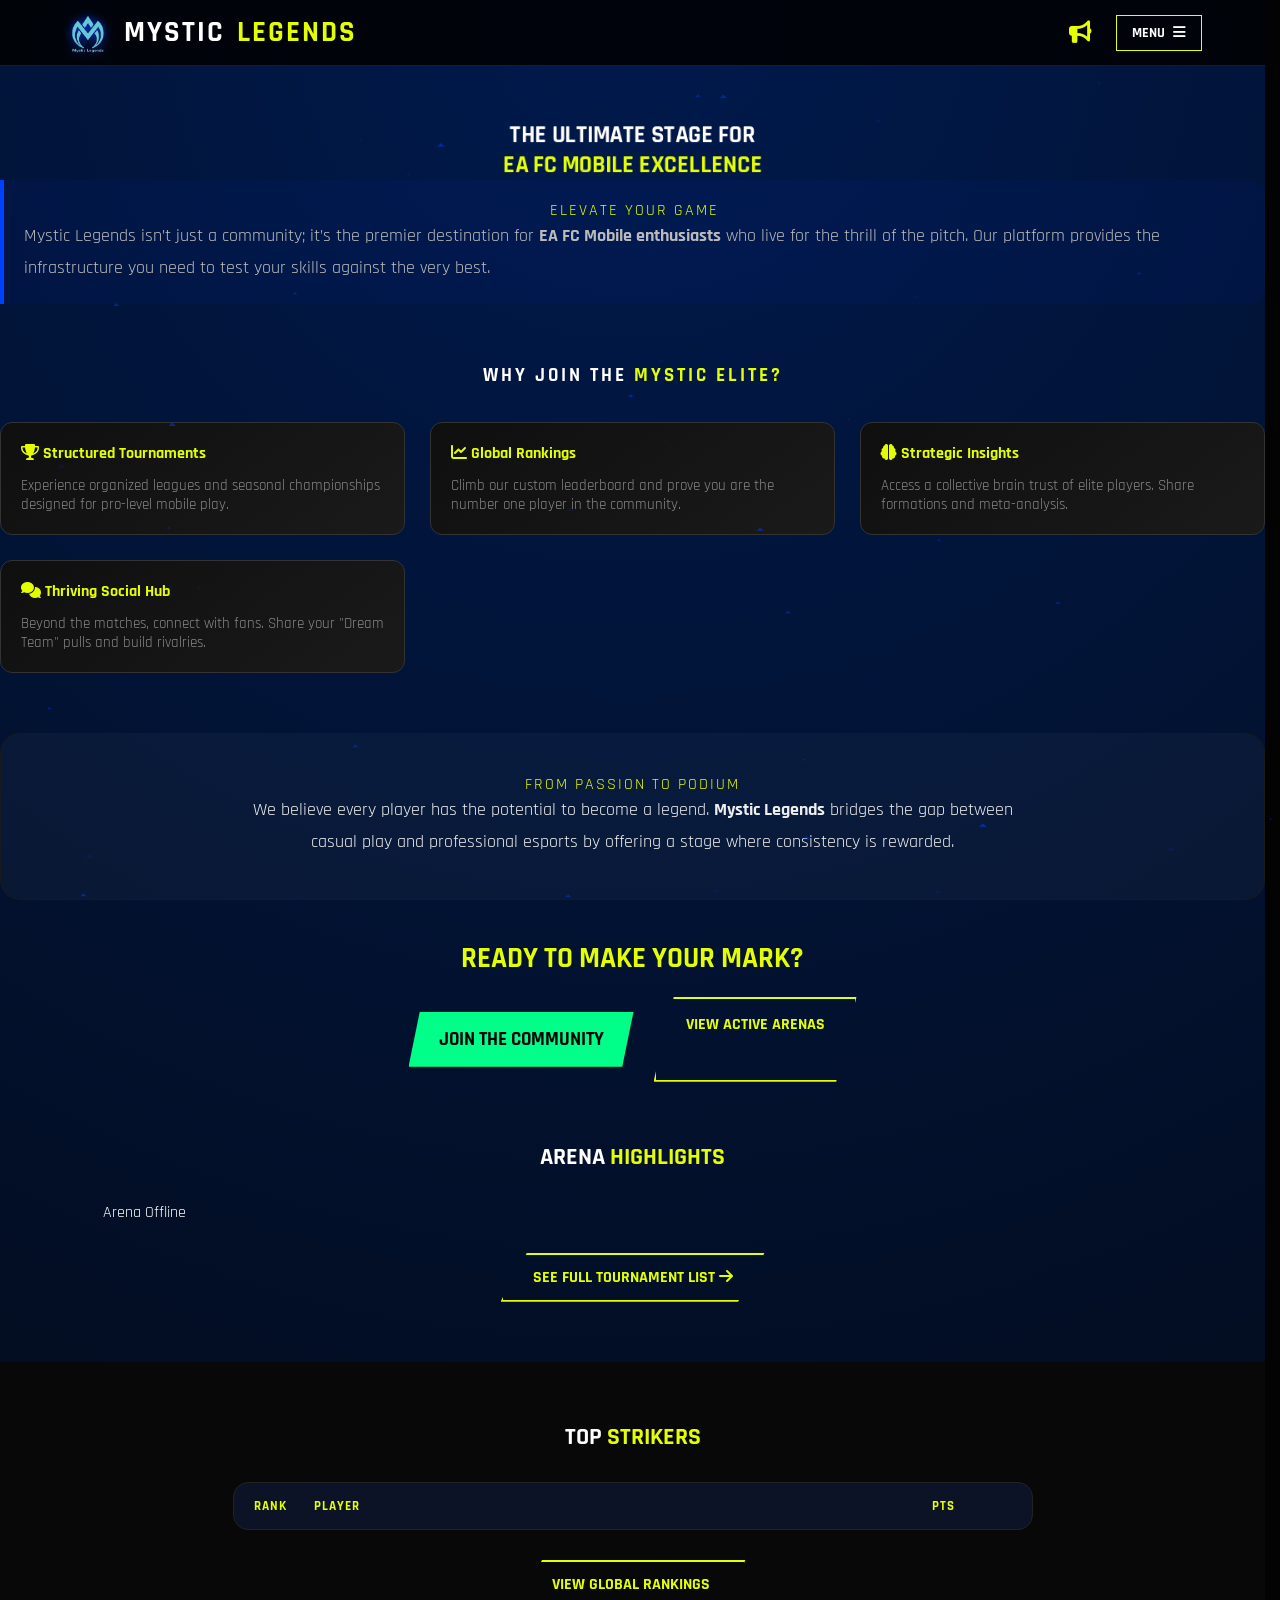
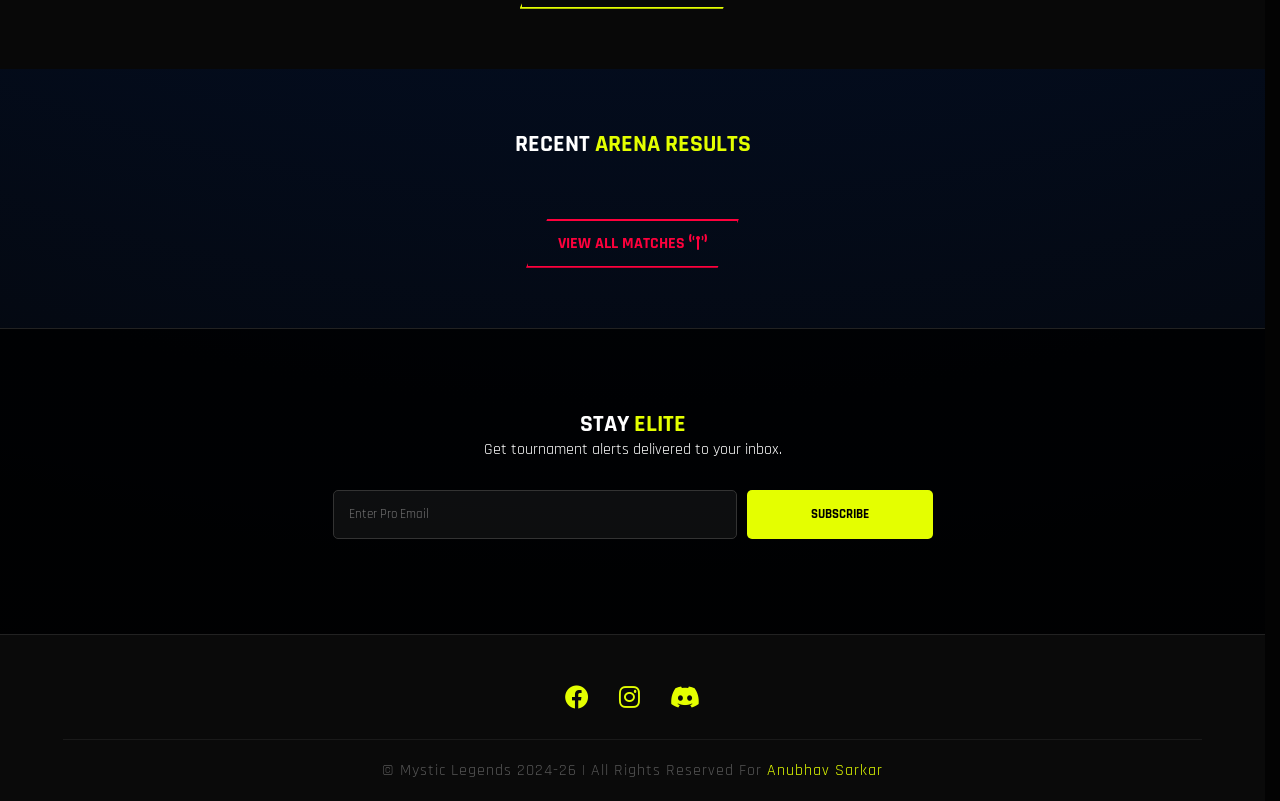
==== index.html @ 9743e3e4 "Update index.html" ====
<!DOCTYPE html>
<html lang="en">
<head>
    <meta charset="UTF-8">
    <meta name="viewport" content="width=device-width, initial-scale=1.0">
    <title>Mystic Legends | EA FC Mobile Community</title>
    <link rel="icon" type="image/png" href="logo1.png">
    <link rel="stylesheet" href="style.css">
    <link href="https://fonts.googleapis.com/css2?family=Rajdhani:wght@500;700&display=swap" rel="stylesheet">
    <link rel="stylesheet" href="https://cdnjs.cloudflare.com/ajax/libs/font-awesome/6.0.0/css/all.min.css">
    <!-- AOS Animation Library -->
    <link href="https://unpkg.com/aos@2.3.1/dist/aos.css" rel="stylesheet">
</head>
<body>
    <canvas id="esportsDust" style="position:fixed; top:0; left:0; pointer-events:none; z-index:1;"></canvas>
<style>
    /* Add this to your body, .tour-card, and #esportsDust */
body, #esportsDust, .home-tour-card, .tour-card {
    backface-visibility: hidden;
    -webkit-backface-visibility: hidden;
    transform: translateZ(0); /* Forces GPU rendering */
    will-change: transform;
}
    </style>
    <!-- Header -->
    <header>
        <div class="logo"><img src="logo1.png" alt="Logo" class="nav-logo"> MYSTIC <span>LEGENDS</span></div>
        <div style="display: flex; align-items: center; gap: 15px;">
            <div class="ann-icon-container" onclick="showAnn()">
                <div id="annBadge" class="ann-badge"></div>
                <div class="ann-icon"><i class="fa-solid fa-bullhorn"></i></div>
            </div>
            <div class="dropdown">
                <button class="dropbtn">MENU <i class="fa-solid fa-bars"></i></button>
                <div class="dropdown-content">
                    <a href="tournaments.html">Tournament Info</a>
                    <a href="rankings.html">Player Rankings</a>
                    <a href="about.html">About Us</a>
                    <a href="rules.html">Rules & Regulations</a>
                    <a href="contact.html">Contact Us</a>
                    <a href="login.html">Admin Login</a>
                </div>
            </div>
        </div>
    </header>

    <!-- Announcement Modal -->
    <div id="annOverlay" class="ann-overlay">
        <div class="ann-modal">
            <div style="background:var(--accent-blue); padding:15px; color:white; font-weight:bold; display:flex; justify-content:space-between; align-items:center;">
                <span><i class="fa-solid fa-bullhorn"></i> BROADCAST CENTER</span>
                <i class="fa-solid fa-xmark" onclick="closeAnn()" style="cursor:pointer; font-size:1.5rem;"></i>
            </div>
            <div id="annList" class="ann-list"></div>
            <div style="padding:15px; border-top:1px solid #222;">
                <button onclick="closeAnn()" style="width:100%; background:var(--accent-blue); color:white; border:none; padding:12px; border-radius:8px; font-weight:bold; cursor:pointer;">CLOSE BROADCAST</button>
            </div>
        </div>
    </div>

    <!-- MISSION & ABOUT SECTION -->
    <section class="nexus-section" style="padding-top: 120px;">
        <div class="text-block" style="text-align: center;" data-aos="zoom-out">
            <h2 class="mission-title" style="color: white; text-transform: uppercase;">
                The Ultimate Stage for <br>
                <span style="color:var(--accent-yellow)">EA FC Mobile Excellence</span>
            </h2>
        </div>

        <div class="text-block" style="border-left: 4px solid var(--accent-blue); padding: 20px; background: rgba(0,65,255,0.05); border-radius: 0 15px 15px 0;" data-aos="fade-right">
            <span class="sub-title" style="color:var(--accent-yellow); text-transform: uppercase; letter-spacing: 2px;"> <center>Elevate Your Game </center></span>
            <p style="color:#bbb; font-size: 1.1rem; margin: 0; line-height: 1.8;">
                Mystic Legends isn’t just a community; it’s the premier destination for <strong>EA FC Mobile enthusiasts</strong> who live for the thrill of the pitch. Our platform provides the infrastructure you need to test your skills against the very best.
            </p>
        </div>

        <!-- WHY JOIN GRID -->
        <div class="text-block" style="margin-top: 60px;">
            <h3 style="color:white; text-transform: uppercase; text-align: center; margin-bottom: 35px; letter-spacing: 3px;" data-aos="fade-up">
                Why Join the <span style="color:var(--accent-yellow)">Mystic Elite?</span>
            </h3>
            <div class="home-tour-grid">
                <div class="home-tour-card" data-aos="fade-up" data-aos-delay="100">
                    <h4 style="color:var(--accent-yellow); margin-bottom: 12px;"><i class="fa-solid fa-trophy"></i> Structured Tournaments</h4>
                    <p style="color:#888; font-size: 0.95rem;">Experience organized leagues and seasonal championships designed for pro-level mobile play.</p>
                </div>
                <div class="home-tour-card" data-aos="fade-up" data-aos-delay="200">
                    <h4 style="color:var(--accent-yellow); margin-bottom: 12px;"><i class="fa-solid fa-chart-line"></i> Global Rankings</h4>
                    <p style="color:#888; font-size: 0.95rem;">Climb our custom leaderboard and prove you are the number one player in the community.</p>
                </div>
                <div class="home-tour-card" data-aos="fade-up" data-aos-delay="300">
                    <h4 style="color:var(--accent-yellow); margin-bottom: 12px;"><i class="fa-solid fa-brain"></i> Strategic Insights</h4>
                    <p style="color:#888; font-size: 0.95rem;">Access a collective brain trust of elite players. Share formations and meta-analysis.</p>
                </div>
                <div class="home-tour-card" data-aos="fade-up" data-aos-delay="400">
                    <h4 style="color:var(--accent-yellow); margin-bottom: 12px;"><i class="fa-solid fa-comments"></i> Thriving Social Hub</h4>
                    <p style="color:#888; font-size: 0.95rem;">Beyond the matches, connect with fans. Share your "Dream Team" pulls and build rivalries.</p>
                </div>
            </div>
        </div>

        <div class="text-block" style="text-align: center; background: rgba(255,255,255,0.03); padding: 40px 25px; border-radius: 20px; border: 1px solid #1a1a1a; margin-top: 60px;" data-aos="zoom-in">
            <span class="sub-title" style="color:var(--accent-yellow); text-transform: uppercase; letter-spacing: 2px;">From Passion to Podium</span>
            <p style="color:#eee; font-size: 1.1rem; max-width: 800px; margin: 0 auto; line-height: 1.8;">
                We believe every player has the potential to become a legend. <strong>Mystic Legends</strong> bridges the gap between casual play and professional esports by offering a stage where consistency is rewarded.
            </p>
        </div>

        <div class="text-block" style="text-align: center; padding-top: 40px;" data-aos="fade-up">
            <h3 style="color:var(--accent-yellow); text-transform: uppercase; margin-bottom: 20px; font-size: 1.8rem;">Ready to Make Your Mark?</h3>
            <div style="display: flex; gap: 20px; justify-content: center; flex-wrap: wrap;">
                <a href="https://chat.whatsapp.com/Kyohm7TwBOXG6XslwEWdYl" target="_blank" class="join-action-btn" style="width: auto; padding: 15px 30px;">JOIN THE COMMUNITY</a>
                <a href="tournaments.html" class="view-all-btn" style="padding: 15px 30px;">VIEW ACTIVE ARENAS</a>
            </div>
        </div>
    </section>

    <!-- ARENA HIGHLIGHTS -->
    <section class="recent-events">
        <h2 style="text-align:center;" data-aos="fade-up">ARENA <span style="color:var(--accent-yellow)">HIGHLIGHTS</span></h2>
        <div id="recent-tours-container" class="home-tour-grid"></div>
        <div style="text-align: center; margin-top: 30px;" data-aos="fade-up">
            <a href="tournaments.html" class="view-all-btn">SEE FULL TOURNAMENT LIST <i class="fa-solid fa-arrow-right"></i></a>
        </div>
    </section>

    <!-- TOP RANKINGS -->
    <section class="home-rankings" style="background: #080808; padding: 60px 0;">
        <h2 style="text-align:center;" data-aos="fade-up">TOP <span style="color:var(--accent-yellow)">STRIKERS</span></h2>
        <div class="mini-leaderboard" data-aos="flip-left" style="max-width: 800px; margin: 30px auto;">
            <div class="rank-header"><span>RANK</span><span>PLAYER</span><span>PTS</span></div>
            <div id="home-rankings-container"></div>
        </div>
        <div style="text-align: center; margin-top: 30px;" data-aos="fade-up">
            <a href="rankings.html" class="view-all-btn">VIEW GLOBAL RANKINGS <i class="fa-solid fa-ranking-star"></i></a>
        </div>
    </section>

    <!-- ARENA RESULTS -->
    <section class="recent-events">
        <h2 style="text-align:center;" data-aos="fade-up">RECENT <span style="color:var(--accent-yellow)">ARENA RESULTS</span></h2>
        <div id="home-recent-results" class="home-tour-grid"></div>
        <div style="text-align: center; margin-top: 30px;" data-aos="fade-up">
            <a href="livescores.html" class="view-all-btn" style="border-color:#ff003c; color:#ff003c;">VIEW ALL MATCHES <i class="fa-solid fa-tower-broadcast"></i></a>
        </div>
    </section>

    <!-- NEWSLETTER -->
    <section class="newsletter-sec" data-aos="fade-in">
        <div class="news-content">
            <h2>STAY <span style="color:var(--accent-yellow)">ELITE</span></h2>
            <p>Get tournament alerts delivered to your inbox.</p>
            <form id="newsForm" class="news-form">
                <input type="email" id="subEmail" placeholder="Enter Pro Email" required>
                <button type="submit" id="subBtn">SUBSCRIBE</button>
            </form>
            <div id="newsMsg" style="margin-top:15px; font-weight:bold;"></div>
        </div>
    </section>

    <footer>
        <div class="social-icons">
            <a href="#"><i class="fa-brands fa-facebook"></i></a>
            <a href="#"><i class="fa-brands fa-instagram"></i></a>
            <a href="#"><i class="fa-brands fa-discord"></i></a>
        </div>
        <div class="copyright">&copy; Mystic Legends 2024-26 | All Rights Reserved For <span class="owner">Anubhav Sarkar</span></div>
    </footer>

    <script src="https://unpkg.com/aos@2.3.1/dist/aos.js"></script>
    <script>
        AOS.init({ duration: 1000, once: true });
        const API_BASE = 'https://ml-server-uw6r.onrender.com/api';
        
        async function loadHomeTournaments() {
            const container = document.getElementById('recent-tours-container');
            try {
                const res = await fetch(`${API_BASE}/manage-tournament`);
                const allTours = await res.json();
                const recentTours = allTours.filter(t => t.status !== 'Ended').slice(0, 2);
                container.innerHTML = recentTours.map(t => `
                    <div class="home-tour-card" data-aos="fade-up">
                        <div class="home-status-badge ${t.status === 'Live' ? 'bg-live' : 'bg-upcoming'}">${t.status}</div>
                        <h3>${t.title}</h3>
                        <p style="color:var(--accent-yellow); font-weight:bold;"><i class="fa-solid fa-trophy"></i> ${t.prize || 'Trophy'}</p>
                        <a href="view-tournament.html?id=${t._id}" class="view-all-btn" style="margin-top:15px; font-size:0.7rem; padding:8px 20px;">VIEW DETAILS</a>
                    </div>
                `).join('');
            } catch (err) { container.innerHTML = 'Arena Offline'; }
        }

        async function loadHomeRankings() {
            const container = document.getElementById('home-rankings-container');
            try {
                const res = await fetch(`${API_BASE}/rankings`);
                const players = await res.json();
                container.innerHTML = players.slice(0, 5).map((player, index) => `
                    <div class="home-player-row">
                        <div class="rank-pill">${index + 1}</div>
                        <div class="p-name">${player.name}</div>
                        <div class="p-pts">${player.points} <span style="font-size:0.6rem; color:#555;">PTS</span></div>
                    </div>
                `).join('');
            } catch (err) { }
        }

        async function loadTop5Results() {
            const container = document.getElementById('home-recent-results');
            try {
                const res = await fetch(`${API_BASE}/arena-results`);
                const matches = await res.json();
                const finishedMatches = matches.filter(m => m.s1 !== "-" && m.s2 !== "-").slice(0, 4);
                container.innerHTML = finishedMatches.map(m => `
                    <div class="home-tour-card" style="padding:15px; text-align:center;">
                        <div style="font-size:0.6rem; color:#888; margin-bottom:10px;">${m.tournamentTitle}</div>
                        <div style="display:flex; justify-content:space-between; align-items:center;">
                            <span style="font-weight:bold; color:white;">${m.p1}</span>
                            <span style="background:var(--accent-yellow); color:black; padding:4px 10px; border-radius:4px; font-weight:900;">${m.s1}:${m.s2}</span>
                            <span style="font-weight:bold; color:white;">${m.p2}</span>
                        </div>
                    </div>
                `).join('');
            } catch (err) { }
        }

        let allMessages = [];
        async function checkAnnouncements() {
            try {
                const res = await fetch(`${API_BASE}/announcement`);
                allMessages = await res.json();
                if (allMessages.length > 0) {
                    if (allMessages[0]._id !== localStorage.getItem('mystic_last_seen_ann')) {
                        document.getElementById('annBadge').style.display = 'block';
                    }
                }
            } catch(e) { }
        }

        function showAnn() {
            const overlay = document.getElementById('annOverlay');
            const list = document.getElementById('annList');
            overlay.style.display = 'flex';
            document.body.classList.add('ann-open');
            if (allMessages.length > 0) {
                localStorage.setItem('mystic_last_seen_ann', allMessages[0]._id);
                document.getElementById('annBadge').style.display = 'none';
            }
            list.innerHTML = allMessages.length === 0 ? "<p style='color:#555;'>No news yet.</p>" : 
                allMessages.map(m => `<div class="ann-item">
                    <div class="ann-date">${new Date(m.date).toLocaleDateString()}</div>
                    <div style="white-space: pre-wrap; color:#fff;">${m.message}</div>
                </div>`).join('');
        }

        function closeAnn() { document.getElementById('annOverlay').style.display = 'none'; document.body.classList.remove('ann-open'); }

        document.getElementById('newsForm').addEventListener('submit', async (e) => {
            e.preventDefault();
            const email = document.getElementById('subEmail').value;
            try {
                const res = await fetch(`${API_BASE}/subscribe`, {
                    method: 'POST',
                    headers: {'Content-Type': 'application/json'},
                    body: JSON.stringify({ email })
                });
                if(res.ok) document.getElementById('newsMsg').innerText = "✓ Welcome!";
            } catch(err) { }
        });

        window.addEventListener('DOMContentLoaded', () => {
            loadHomeTournaments();
            loadHomeRankings();
            loadTop5Results();
            checkAnnouncements();
        });


const canvas = document.getElementById('esportsDust');
const ctx = canvas.getContext('2d');
canvas.width = window.innerWidth;
canvas.height = window.innerHeight;

let particles = [];
class Particle {
    constructor() {
        this.x = Math.random() * canvas.width;
        this.y = Math.random() * canvas.height;
        this.size = Math.random() * 3 + 1;
        this.speedX = Math.random() * 0.5 - 0.25;
        this.speedY = Math.random() * 0.5 - 0.25;
        this.opacity = Math.random() * 0.5;
    }
    update() {
        this.x += this.speedX;
        this.y += this.speedY;
        if (this.opacity < 0) this.opacity = 0.5;
    }
    draw() {
        ctx.fillStyle = `rgba(0, 65, 255, ${this.opacity})`;
        ctx.beginPath();
        // Draw small triangles
        ctx.moveTo(this.x, this.y);
        ctx.lineTo(this.x + this.size, this.y + this.size);
        ctx.lineTo(this.x - this.size, this.y + this.size);
        ctx.fill();
    }
}

function init() {
    for (let i = 0; i < 50; i++) particles.push(new Particle());
}

function animate() {
    ctx.clearRect(0, 0, canvas.width, canvas.height);
    particles.forEach(p => {
        p.update();
        p.draw();
    });
    requestAnimationFrame(animate);
}
init();
animate();
    </script>
</body>
</html>
---- style.css ----
/* Color Palette */
:root {
    --bg-color: #050505;
    --pitch-navy: #001a4d;
    --accent-yellow: #E4FF00;
    --accent-blue: #0041FF;
    --neon-green: #00ff88;
    --live-red: #ff003c;
    --text-white: #ffffff;
    --gray-text: #aaaaaa;
    --glass: rgba(255, 255, 255, 0.03);
    --glass-border: rgba(255, 255, 255, 0.1);
}

* {
    margin: 0;
    padding: 0;
    box-sizing: border-box;
    font-family: 'Rajdhani', sans-serif;
}
:root {
    --nexus-cyan: #00d2ff;
}

/* Ensure the view-all-btn hover works for the store version */
.view-all-btn:hover {
    box-shadow: 0 0 15px var(--nexus-cyan);
}
html {
    background-color: #030303 !important; /* Forces the VERY bottom layer to be black */
    scrollbar-gutter: stable;
}

body {
    background: radial-gradient(circle at top, var(--pitch-navy) 0%, var(--bg-color) 100%);
    background-attachment: fixed;
    color: var(--text-white);
    overflow-x: hidden;
}

/* Header & Dropdown */
header {
    display: flex;
    justify-content: space-between;
    align-items: center;
    padding: 10px 5%; /* Slightly tighter for faster feel */
    position: fixed;
    top: 0;
    width: 100%;
    background: rgba(0, 0, 0, 0.85);
    backdrop-filter: blur(15px);
    -webkit-backdrop-filter: blur(15px);
    z-index: 1001;
    border-bottom: 1px solid var(--glass-border);
}

.logo {
    display: flex;
    align-items: center;
    gap: 12px; /* Space between logo and text */
    font-size: 1.8rem;
    font-weight: 700;
    letter-spacing: 2px;
}

.nav-logo {
    height: 45px; /* Adjust this to make the logo bigger or smaller */
    width: auto;
    object-fit: contain;
    /* Optional: Add a subtle glow to match your theme */
    filter: drop-shadow(0 0 5px var(--accent-blue)); 
}

/* Mobile Adjustment for Speed & Fit */
@media (max-width: 768px) {
    .nav-logo {
        height: 35px; 
    }
    .logo {
        font-size: 1.4rem;
        gap: 8px;
    }
}

.logo span {
    color: var(--accent-yellow);
}
.ann-icon {
    font-size: 1.3rem;
    color: var(--accent-yellow);
    cursor: pointer;
    transition: 0.2s ease;
    display: flex;
    align-items: center;
}

.ann-icon:hover {
    color: #ff00ff; /* Purple glow matching modal */
    transform: scale(1.1);
}

.dropdown {
    position: relative;
    display: inline-block;
}

.dropbtn {
    background: transparent;
    color: white;
    padding: 8px 15px;
    font-size: 0.9rem;
    border: 1px solid var(--accent-yellow);
    cursor: pointer;
    font-weight: 700;
    transition: 0.3s;
    text-transform: uppercase;
    display: flex;
    align-items: center;
    gap: 8px;
}

.dropbtn:hover {
    background: var(--accent-yellow);
    color: black;
}

.dropdown-content {
    display: none;
    position: absolute;
    right: 0;
    background-color: #111;
    min-width: 220px;
    box-shadow: 0px 8px 16px rgba(0,0,0,0.5);
    border-top: 3px solid var(--accent-yellow);
}

.dropdown-content a {
    color: white;
    padding: 12px 16px;
    text-decoration: none;
    display: block;
    text-transform: uppercase;
    font-weight: 500;
    border-bottom: 1px solid #222;
}

.dropdown-content a:hover {
    background-color: #222;
    color: var(--accent-yellow);
}

.dropdown:hover .dropdown-content {
    display: block;
}

/* FIX: Change fixed height to minimum height so content can flow naturally */
.hero {
    min-height: 100vh;
    height: auto !important; 
    padding: 120px 20px 60px; /* Space for fixed header and bottom gap */
    display: flex;
    flex-direction: column;
    justify-content: center;
}

/* Ensure sections have clear breathing room */
.dynamic-container {
    width: 100%;
    padding: 60px 5%;
    background: var(--bg-color);
    position: relative;
    z-index: 5;
}

.mission-text {
    color: #ffffff;
    line-height: 1.6;
    margin-bottom: 30px;
    display: block;
}

.join-btn {
    padding: 15px 40px;
    font-size: 1.5rem;
    font-weight: 700;
    text-decoration: none;
    background: var(--accent-blue);
    color: white;
    border: none;
    border-radius: 5px;
    transition: 0.3s;
    box-shadow: 0 0 20px var(--accent-blue);
}

.join-btn:hover {
    background: var(--accent-yellow);
    color: black;
    box-shadow: 0 0 20px var(--accent-yellow);
    transform: scale(1.1);
}

/* Blank Spacer */
.spacer {
    height: 50px;
}

/* Footer */
footer {
    padding: 50px 5% 20px;
    background: #0a0a0a;
    border-top: 1px solid #222;
    text-align: center;
}

.social-icons {
    margin-bottom: 30px;
    display: flex;
    justify-content: center;
    gap: 30px;
    flex-wrap: wrap;
}

.social-icons a {
    color: var(--gray-text);
    text-decoration: none;
    font-size: 1.2rem;
    transition: 0.3s;
    display: flex;
    align-items: center;
    gap: 10px;
}

.social-icons a i {
    font-size: 1.5rem;
    color: var(--accent-yellow);
}

.social-icons a:hover {
    color: var(--accent-yellow);
    transform: translateY(-5px);
}

.copyright {
    color: #555;
    font-size: 1rem;
    letter-spacing: 1px;
    border-top: 1px solid #1a1a1a;
    padding-top: 20px;
}

.owner {
    color: var(--accent-yellow);
}

/* Mobile Responsive */
@media (max-width: 768px) {
    .hero h1 { font-size: 3rem; }
    .hero p { font-size: 1.1rem; }
    .logo { font-size: 1.5rem; }
}
.join-action-btn {
    display: block;
    width: 100%;
    background: #00ff88; /* Neon Green */
    color: black;
    text-align: center;
    padding: 15px;
    font-weight: 800;
    text-decoration: none;
    margin: 15px 0;
    font-size: 1.2rem;
    clip-path: polygon(5% 0, 100% 0, 95% 100%, 0% 100%);
    box-shadow: 0 0 15px rgba(0, 255, 136, 0.4);
    transition: 0.3s;
}

.join-action-btn:hover {
    transform: scale(1.05);
    background: #ffffff;
    box-shadow: 0 0 25px #00ff88;
}

.winner-box {
    background: rgba(255, 215, 0, 0.1);
    padding: 10px;
    border: 1px solid gold;
    color: gold;
    text-align: center;
    font-weight: bold;
    margin: 10px 0;
}

.live-ticker {
    color: #ff003c;
    font-weight: bold;
    margin: 10px 0;
    animation: pulse 1.5s infinite;
}

.tour-footer-btns {
    display: grid;
    grid-template-columns: 1fr 1fr;
    gap: 10px;
    margin-top: 10px;
}

.secondary-btn {
    background: #1a1a1a;
    color: white;
    padding: 10px;
    text-align: center;
    text-decoration: none;
    font-size: 0.8rem;
    border: 1px solid #333;
}
:root {
    --accent-yellow: #E4FF00;
    --nexus-blue: #0041FF;
}

.recent-events {
    padding: 60px 20px;
    max-width: 1100px;
    margin: 0 auto;
}

.home-tour-grid {
    display: grid;
    grid-template-columns: repeat(auto-fit, minmax(300px, 1fr));
    gap: 25px;
    margin-top: 30px;
}

/* Compact Home Card Style */
.home-tour-card {
    background: linear-gradient(145deg, #0f0f0f, #1a1a1a);
    border: 1px solid #333;
    padding: 20px;
    border-radius: 12px;
    position: relative;
    transition: 0.3s;
}

.home-tour-card:hover {
    border-color: var(--nexus-blue);
    transform: translateY(-5px);
}

.home-status-badge {
    position: absolute;
    top: 15px;
    right: 15px;
    font-size: 0.7rem;
    padding: 4px 10px;
    border-radius: 4px;
    font-weight: bold;
    text-transform: uppercase;
}

.view-all-btn {
    display: inline-block;
    background: transparent;
    color: var(--accent-yellow);
    border: 2px solid var(--accent-yellow);
    padding: 12px 30px;
    font-weight: bold;
    text-decoration: none;
    clip-path: polygon(10% 0, 100% 0, 90% 100%, 0% 100%);
    transition: 0.3s;
}

.view-all-btn:hover {
    background: var(--accent-yellow);
    color: black;
}

/* Badge Colors */
.bg-live { background: #ff4444; color: white; box-shadow: 0 0 10px rgba(255, 68, 68, 0.4); }
.bg-upcoming { background: var(--nexus-blue); color: white; }

.home-rankings {
    padding: 60px 20px;
    background: linear-gradient(to bottom, #050505, #0a0a0a);
}

.mini-leaderboard {
    max-width: 600px;
    margin: 30px auto 0;
    background: rgba(255, 255, 255, 0.03);
    border-radius: 15px;
    overflow: hidden;
    border: 1px solid #222;
}

.rank-header {
    display: grid;
    grid-template-columns: 60px 1fr 80px;
    padding: 15px 20px;
    background: rgba(0, 65, 255, 0.1);
    color: var(--accent-yellow);
    font-weight: bold;
    font-size: 0.8rem;
    letter-spacing: 1px;
}

.home-player-row {
    display: grid;
    grid-template-columns: 60px 1fr 80px;
    padding: 15px 20px;
    border-bottom: 1px solid #111;
    align-items: center;
    transition: 0.3s;
}

.home-player-row:hover {
    background: rgba(255, 255, 255, 0.05);
}

.home-player-row:last-child { border-bottom: none; }

.rank-pill {
    width: 30px;
    height: 30px;
    background: #222;
    display: flex;
    align-items: center;
    justify-content: center;
    border-radius: 50%;
    font-size: 0.8rem;
    font-weight: bold;
    color: #888;
}

/* Highlight for Rank #1 */
.home-player-row:first-child .rank-pill {
    background: var(--accent-yellow);
    color: black;
    box-shadow: 0 0 10px rgba(228, 255, 0, 0.3);
}

.p-name { font-weight: 700; color: #eee; }
.p-pts { color: var(--accent-yellow); font-weight: bold; text-align: right; }
.ann-icon {
    font-size: 1.4rem;
    color: var(--accent-yellow);
    cursor: pointer;
    position: relative;
    padding: 10px;
    transition: 0.3s;
}
.ann-icon:hover { transform: scale(1.1); text-shadow: 0 0 10px var(--accent-yellow); }

/* Announcement Modal */
.ann-overlay {
    position: fixed;
    top: 0;
    left: 0;
    width: 100%;
    height: 100%;
    background: rgba(0,0,0,0.9);
    backdrop-filter: blur(8px);
    display: none; /* Starts hidden */
    align-items: center;
    justify-content: center;
    z-index: 10000; /* Highest priority only when open */
}

/* Prevent body scrolling when announcement is open */
body.ann-open {
    overflow: hidden;
}
.ann-modal {
    background: #0a0a0a; border: 1px solid #ff00ff;
    width: 95%; max-width: 450px; max-height: 80vh; /* Limit height */
    padding: 0; border-radius: 20px; overflow: hidden;
    display: flex; flex-direction: column;
}
.ann-list {
    padding: 20px; overflow-y: auto; text-align: left;
}
.ann-item {
    background: rgba(255,255,255,0.05); padding: 15px;
    border-radius: 10px; margin-bottom: 15px; border-left: 3px solid #ff00ff;
}
.ann-date { font-size: 0.7rem; color: #888; margin-bottom: 5px; }
/* Live Score Container Enhancements */
.livescore-widget {
    min-height: 400px;
    background: transparent !important;
    color-scheme: dark;
}

/* Red Pulsing Animation for Live Feel */
@keyframes pulse-red {
    0% { box-shadow: 0 0 0 0 rgba(255, 0, 60, 0.4); }
    70% { box-shadow: 0 0 0 15px rgba(255, 0, 60, 0); }
    100% { box-shadow: 0 0 0 0 rgba(255, 0, 60, 0); }
}

.view-all-btn[style*="#ff003c"]:hover {
    background: #ff003c;
    color: white !important;
    animation: pulse-red 1.5s infinite;
}
.newsletter-sec {
    padding: 80px 5%;
    background: linear-gradient(rgba(0,0,0,0.8), rgba(0,0,0,0.8)), url('') center/cover;
    text-align: center;
    border-top: 1px solid #222;
}

.news-content { max-width: 600px; margin: 0 auto; }

.news-form {
    display: flex;
    margin-top: 30px;
    gap: 10px;
}

.news-form input {
    flex: 2;
    padding: 15px;
    background: rgba(255,255,255,0.05);
    border: 1px solid #333;
    color: white;
    border-radius: 5px;
    outline: none;
}

.news-form button {
    flex: 1;
    background: var(--accent-yellow);
    color: black;
    border: none;
    font-weight: 800;
    cursor: pointer;
    border-radius: 5px;
    transition: 0.3s;
}

.news-form button:hover { transform: scale(1.05); box-shadow: 0 0 20px var(--accent-yellow); }

@media (max-width: 600px) {
    .news-form { flex-direction: column; }
}
/* Container for the icon to hold the badge */
.ann-icon-container {
    position: relative;
    display: inline-block;
}

/* The Notification Dot */
.ann-badge {
    position: absolute;
    top: 5px;
    right: 5px;
    width: 10px;
    height: 10px;
    background: #ff003c; /* Urgent Red */
    border-radius: 50%;
    display: none; /* Hidden by default */
    box-shadow: 0 0 10px #ff003c;
    z-index: 10;
    animation: badge-pulse 1.5s infinite;
}

@keyframes badge-pulse {
    0% { transform: scale(1); opacity: 1; }
    50% { transform: scale(1.4); opacity: 0.7; }
    100% { transform: scale(1); opacity: 1; }
}
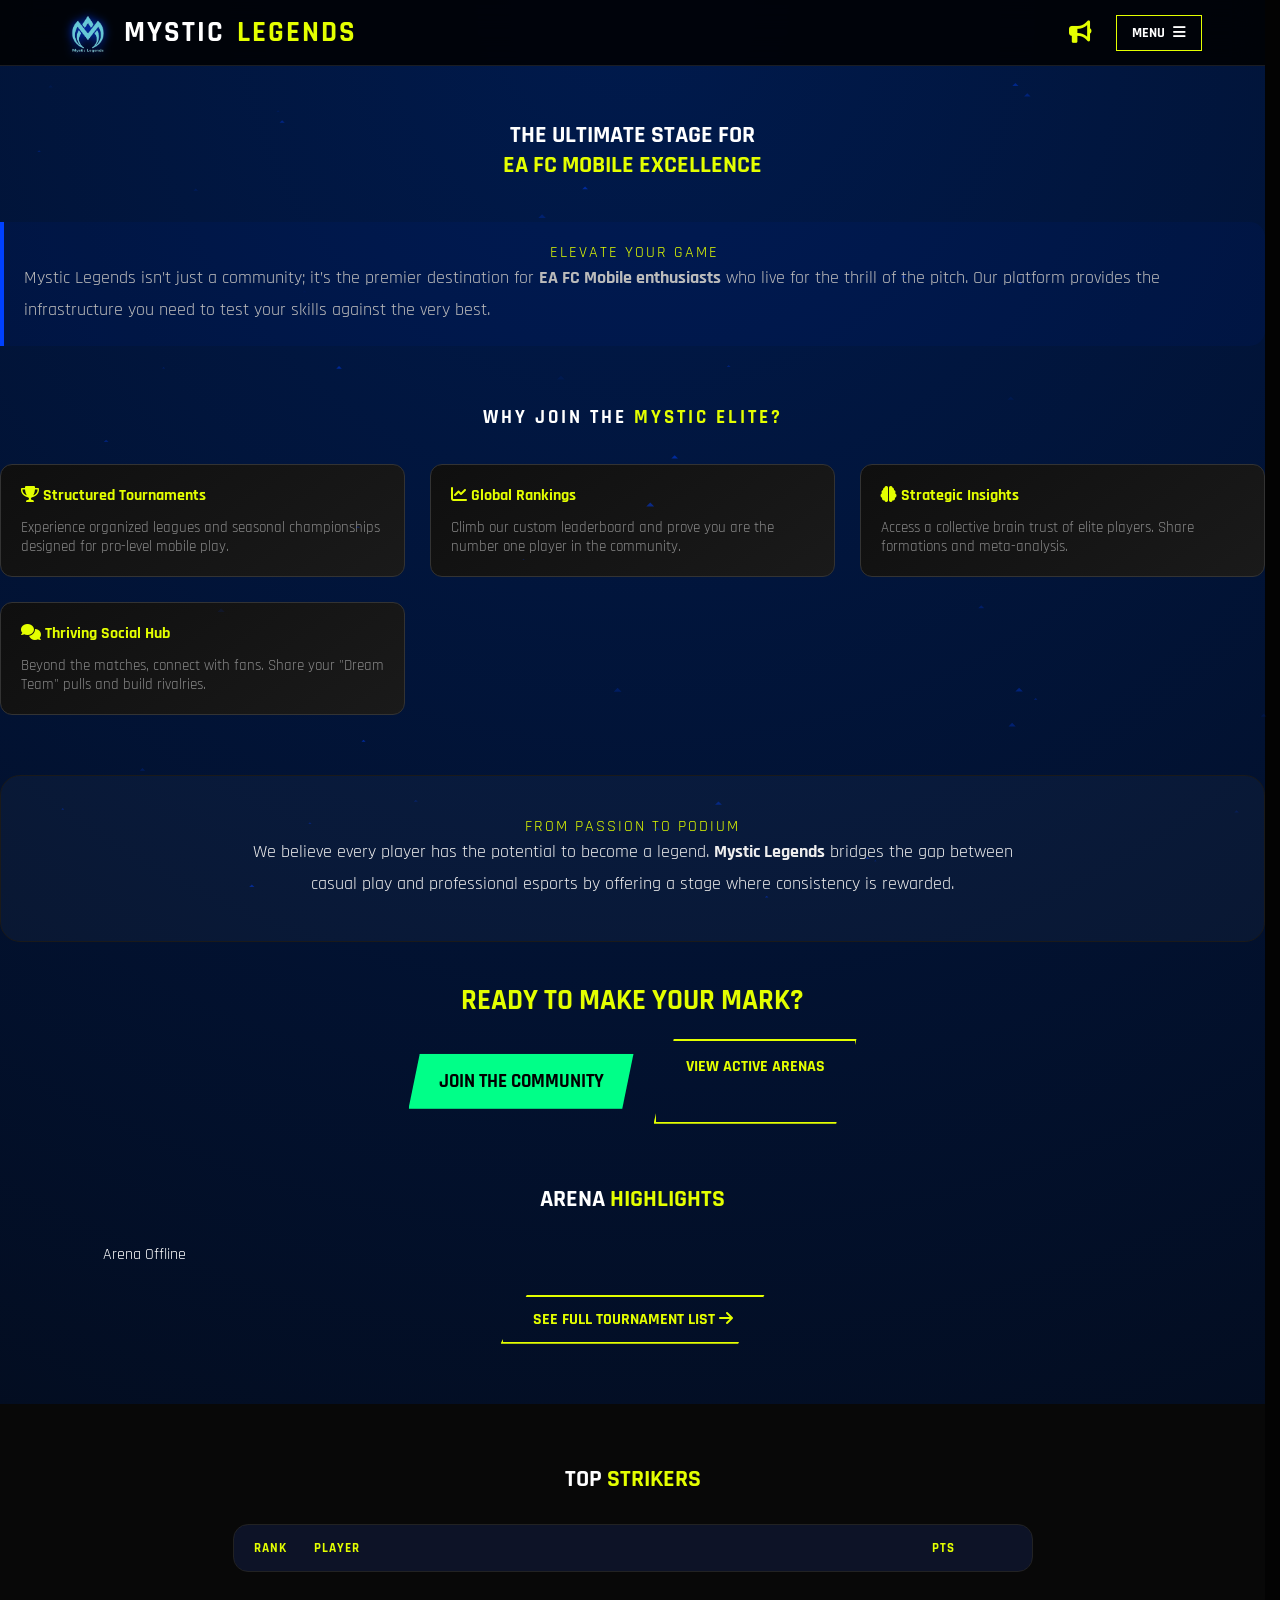
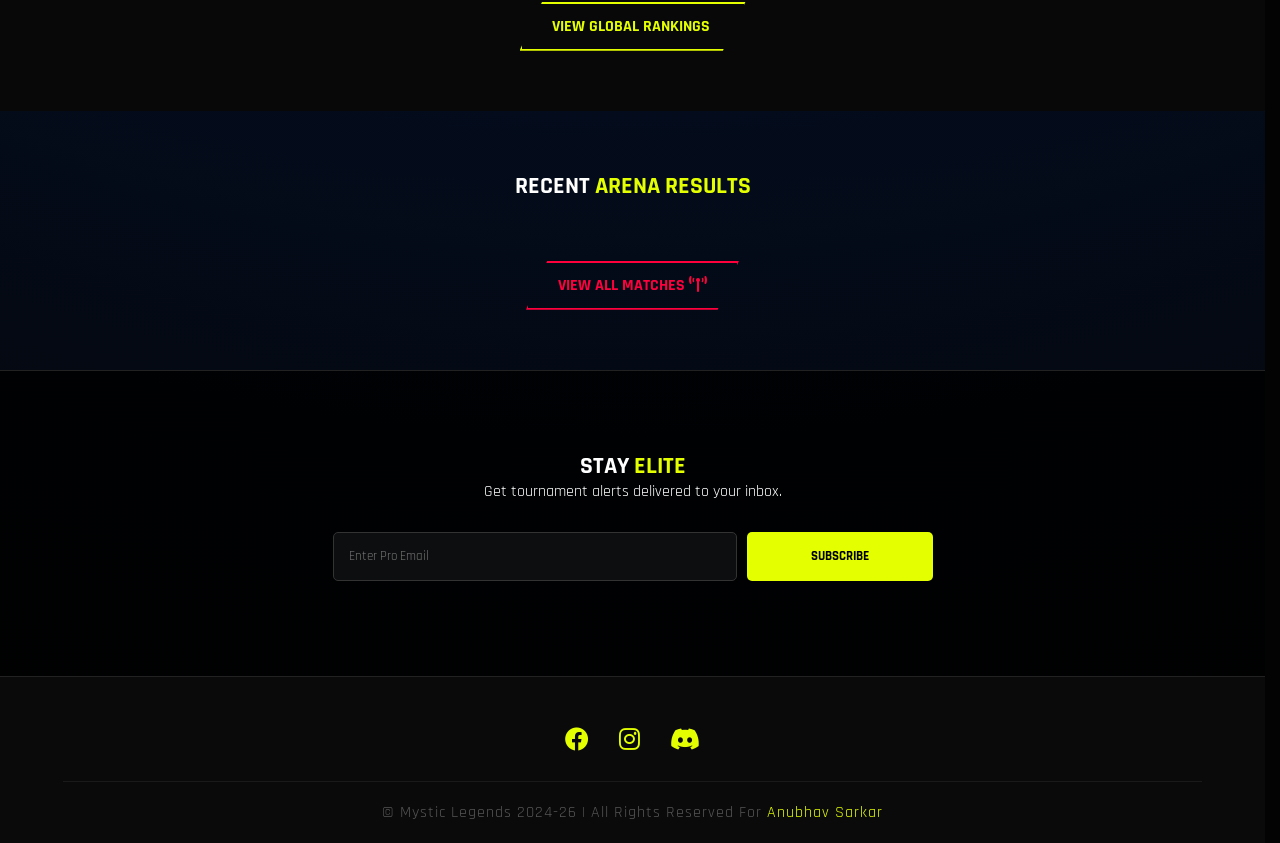
==== commit d581d718: "Update index.html" ====
--- a/index.html
+++ b/index.html
@@ -66,6 +66,8 @@
                 <span style="color:var(--accent-yellow)">EA FC Mobile Excellence</span>
             </h2>
         </div>
+        <br>
+        <br>
 
         <div class="text-block" style="border-left: 4px solid var(--accent-blue); padding: 20px; background: rgba(0,65,255,0.05); border-radius: 0 15px 15px 0;" data-aos="fade-right">
             <span class="sub-title" style="color:var(--accent-yellow); text-transform: uppercase; letter-spacing: 2px;"> <center>Elevate Your Game </center></span>
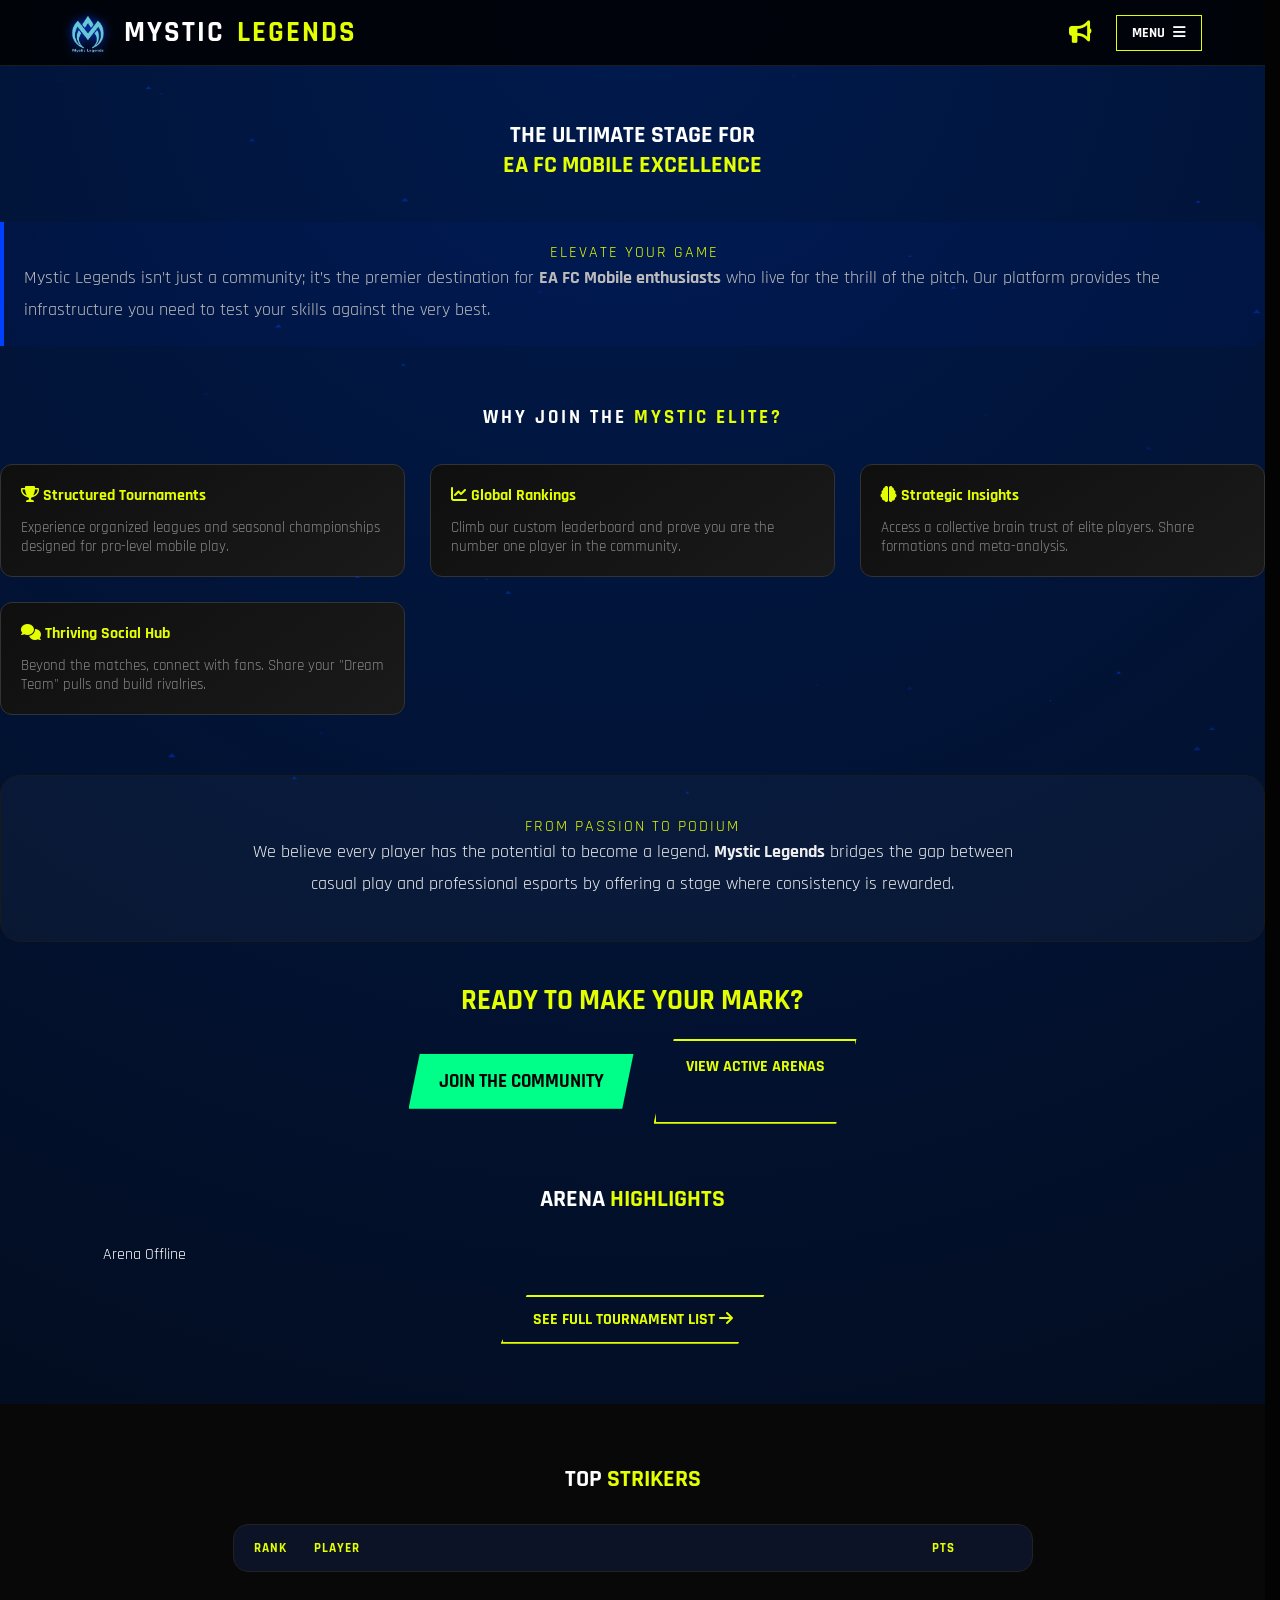
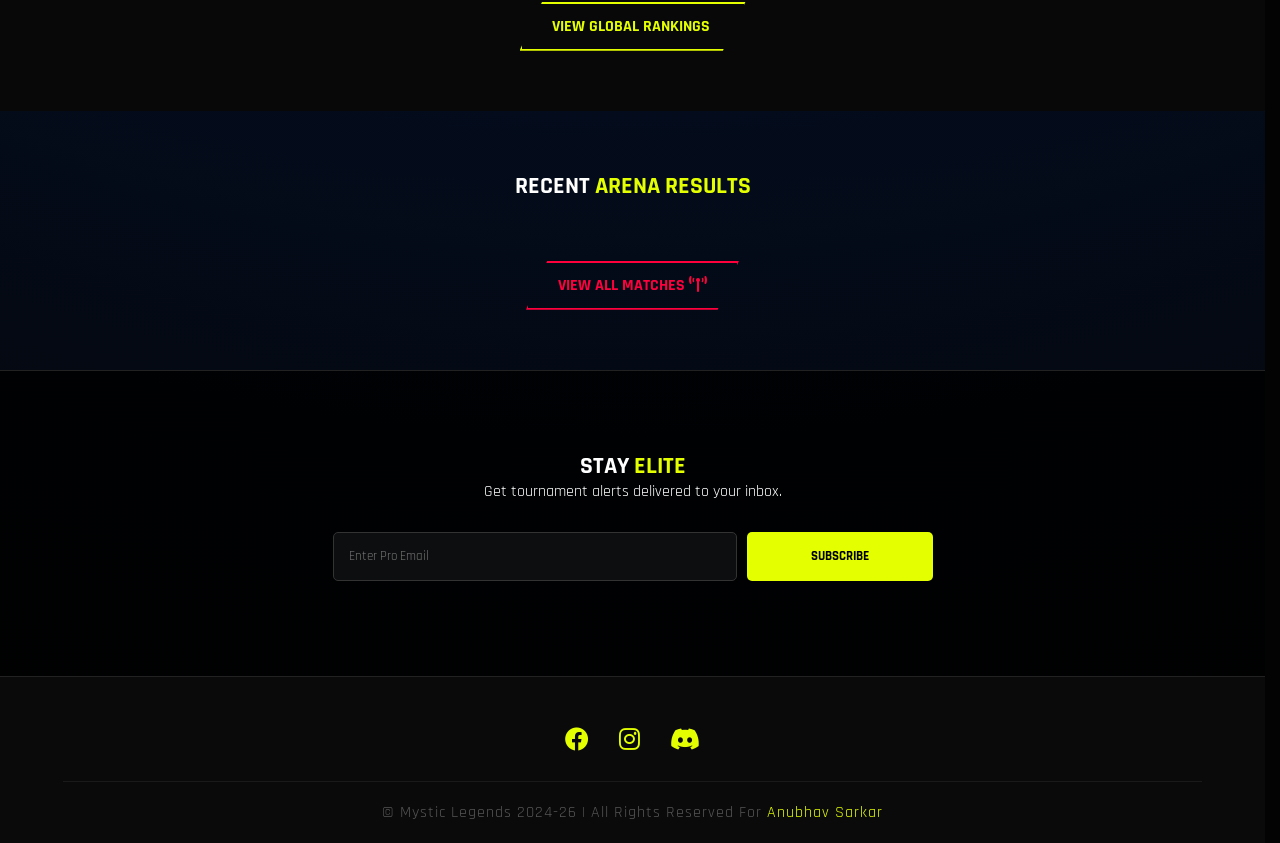
==== commit 75e812c3: "Update index.html" ====
--- a/index.html
+++ b/index.html
@@ -12,6 +12,9 @@
     <link href="https://unpkg.com/aos@2.3.1/dist/aos.css" rel="stylesheet">
 </head>
 <body>
+    <!-- Lightning Thunder Layers -->
+<div class="thunder-flash"></div>
+<div id="lightning-bolt"></div>
     <canvas id="esportsDust" style="position:fixed; top:0; left:0; pointer-events:none; z-index:1;"></canvas>
 <style>
     /* Add this to your body, .tour-card, and #esportsDust */
@@ -322,6 +325,40 @@
 }
 init();
 animate();
+        function triggerLightning() {
+    const bolt = document.getElementById('lightning-bolt');
+    const container = document.body;
+
+    // Create a random interval for the next strike (between 4 to 10 seconds)
+    const nextStrike = Math.random() * 6000 + 4000;
+
+    setTimeout(() => {
+        // Create a temporary lightning bolt element
+        const lightning = document.createElement('div');
+        lightning.className = 'lightning-bolt-visual';
+        
+        // Random Position
+        const randomX = Math.random() * 80; // 0 to 80% of width
+        lightning.style.left = randomX + '%';
+        lightning.style.top = '0';
+        
+        // Random Width
+        const randomWidth = Math.random() * 3 + 1;
+        lightning.style.width = randomWidth + 'px';
+
+        document.body.appendChild(lightning);
+
+        // Remove the bolt after the animation finishes (400ms)
+        setTimeout(() => {
+            lightning.remove();
+        }, 400);
+
+        // Loop the function
+        triggerLightning();
+    }, nextStrike);
+}
+
+triggerLightning();
     </script>
 </body>
 </html>
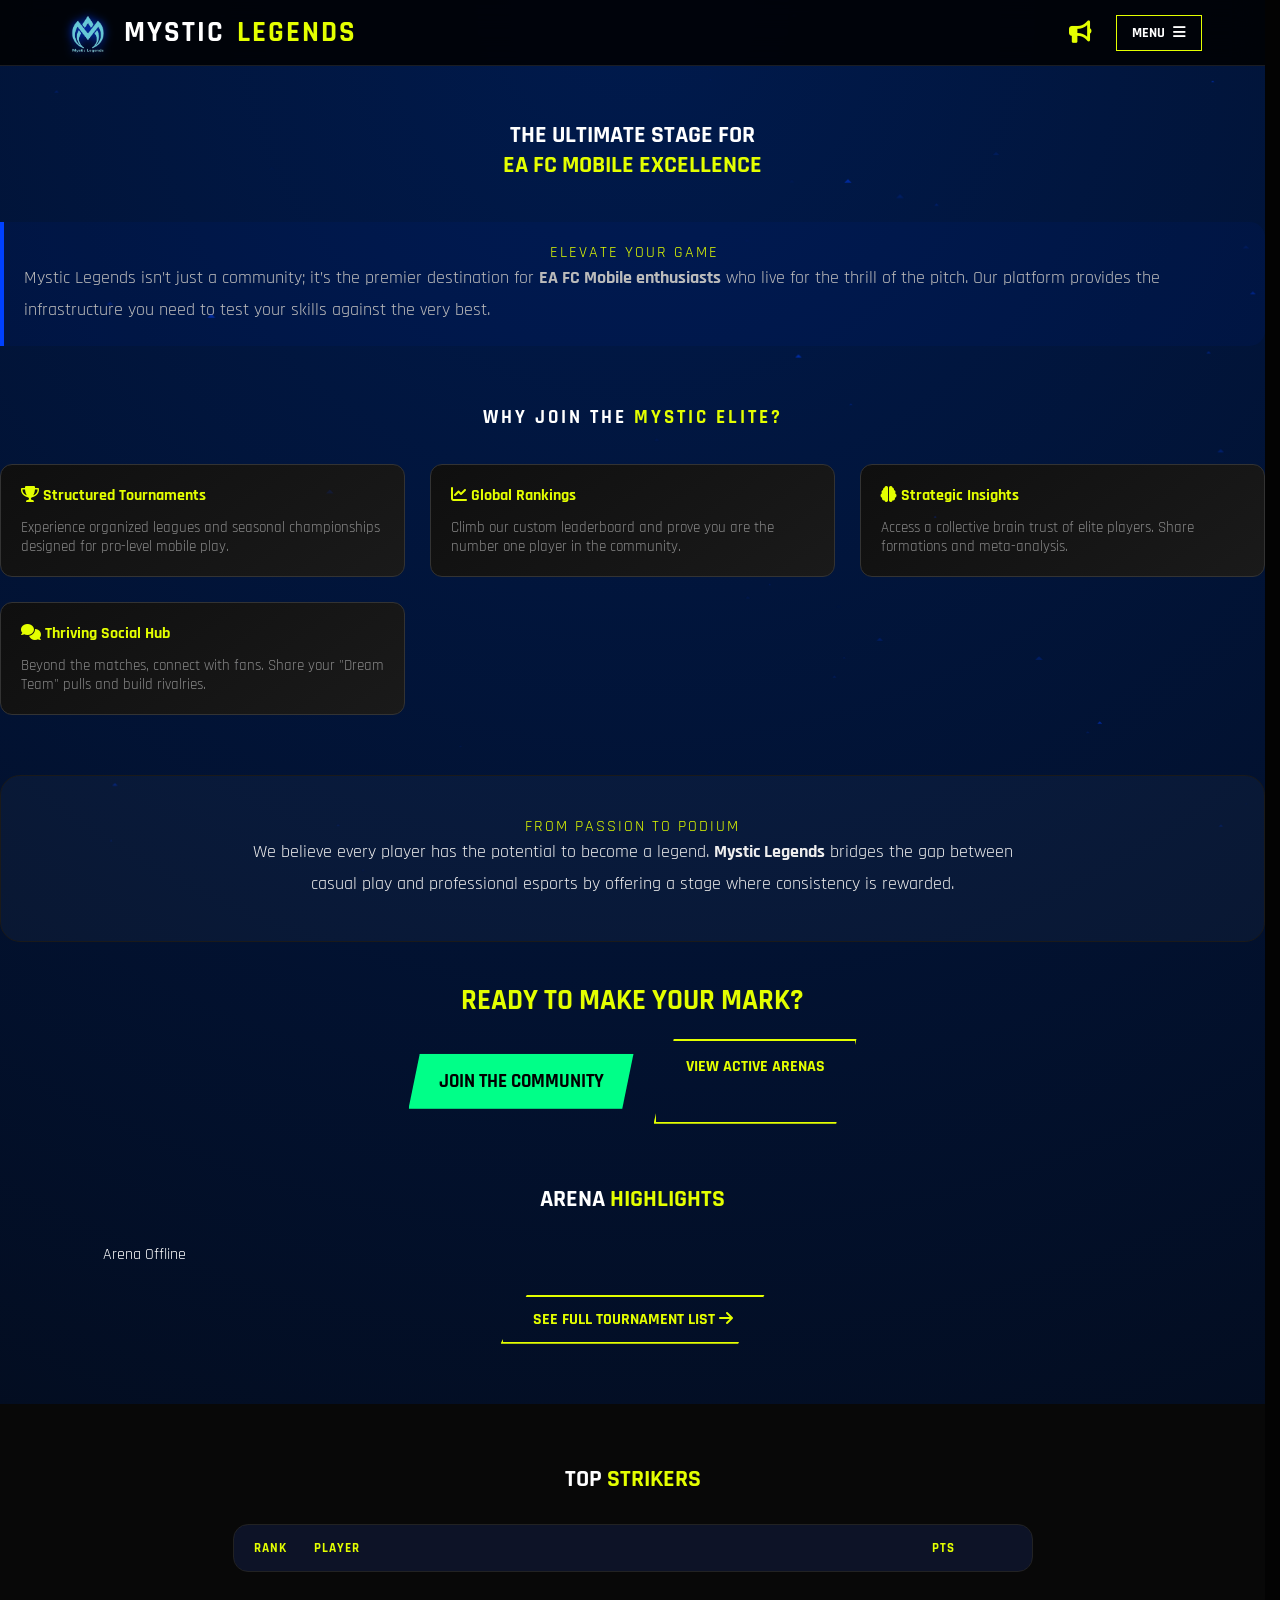
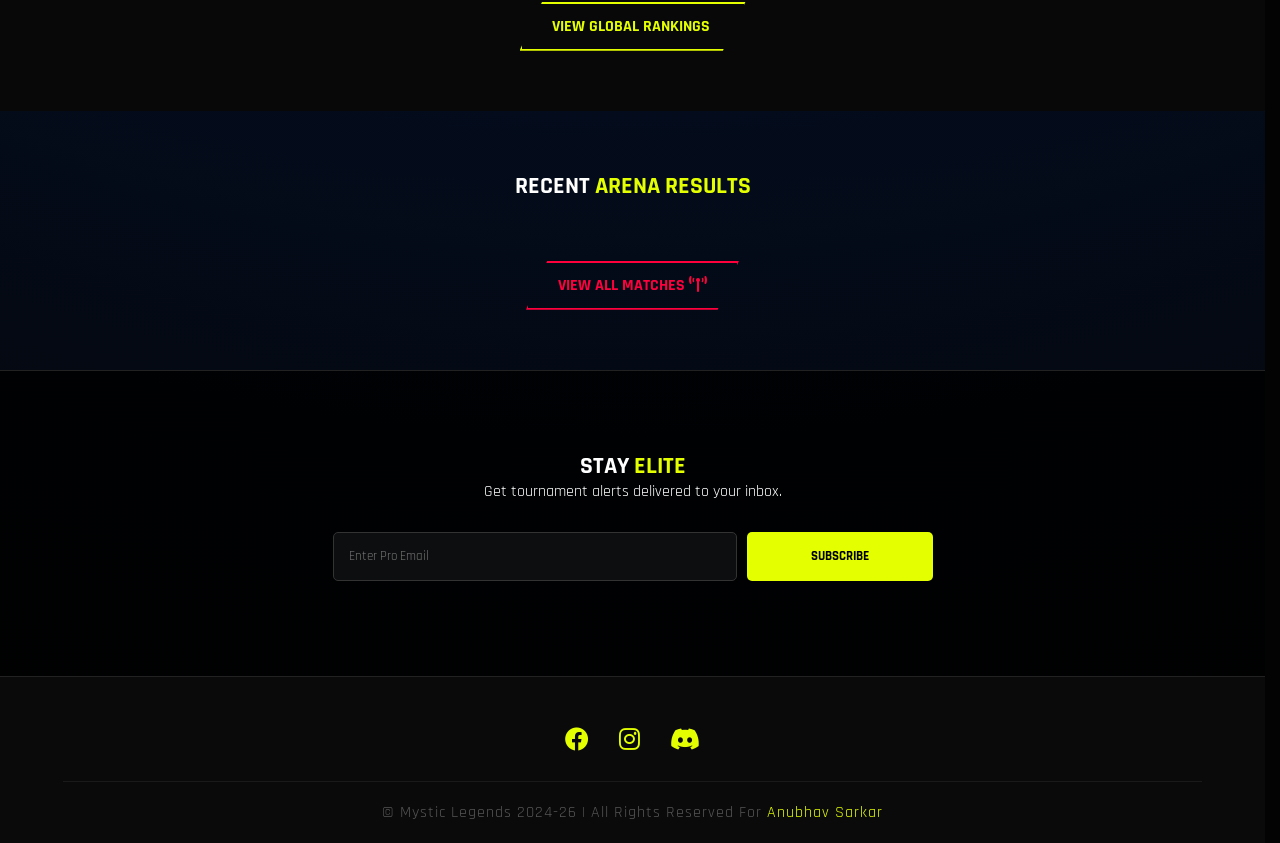
==== commit 763e50b5: "Update index.html" ====
--- a/index.html
+++ b/index.html
@@ -12,10 +12,6 @@
     <link href="https://unpkg.com/aos@2.3.1/dist/aos.css" rel="stylesheet">
 </head>
 <body>
-    <!-- Lightning Thunder Layers -->
-<div class="thunder-flash"></div>
-<div id="lightning-bolt"></div>
-    <canvas id="esportsDust" style="position:fixed; top:0; left:0; pointer-events:none; z-index:1;"></canvas>
 <style>
     /* Add this to your body, .tour-card, and #esportsDust */
 body, #esportsDust, .home-tour-card, .tour-card {
@@ -46,8 +42,7 @@
             </div>
         </div>
     </header>
-
-    <!-- Announcement Modal -->
+<!-- Announcement Modal -->
     <div id="annOverlay" class="ann-overlay">
         <div class="ann-modal">
             <div style="background:var(--accent-blue); padding:15px; color:white; font-weight:bold; display:flex; justify-content:space-between; align-items:center;">
@@ -60,6 +55,9 @@
             </div>
         </div>
     </div>
+    <div class="thunder-flash"></div>
+<div id="lightning-bolt"></div>
+    <canvas id="esportsDust" style="position:fixed; top:0; left:0; pointer-events:none; z-index:1;"></canvas>
 
     <!-- MISSION & ABOUT SECTION -->
     <section class="nexus-section" style="padding-top: 120px;">
--- a/style.css
+++ b/style.css
@@ -1,3 +1,32 @@
+/* --- CRITICAL WIDTH FIX --- */
+html, body {
+    max-width: 100%;
+    overflow-x: hidden; /* Hides any peeking animations */
+    position: relative;
+    margin: 0;
+    padding: 0;
+    width: 100%;
+    box-sizing: border-box;
+}
+
+*, *:before, *:after {
+    box-sizing: inherit; /* Ensures padding doesn't add to width */
+}
+
+/* Fix for the Lightning & Dust layers */
+.thunder-flash, #esportsDust, #particles-js, .lightning-bolt-visual {
+    width: 100% !important; /* Changed from 100vw to 100% */
+    max-width: 100vw;
+    left: 0;
+    right: 0;
+    overflow: hidden;
+}
+
+/* Fix for the rotating Aurora Light */
+body::after {
+    /* Ensure the rotating light doesn't push the page width */
+    pointer-events: none;
+}
 /* Color Palette */
 :root {
     --bg-color: #050505;
@@ -450,34 +479,58 @@
 }
 .ann-icon:hover { transform: scale(1.1); text-shadow: 0 0 10px var(--accent-yellow); }
 
-/* Announcement Modal */
+/* --- FIXED ANNOUNCEMENT MODAL --- */
 .ann-overlay {
-    position: fixed;
-    top: 0;
-    left: 0;
-    width: 100%;
-    height: 100%;
-    background: rgba(0,0,0,0.9);
-    backdrop-filter: blur(8px);
-    display: none; /* Starts hidden */
-    align-items: center;
-    justify-content: center;
-    z-index: 10000; /* Highest priority only when open */
-}
-
-/* Prevent body scrolling when announcement is open */
-body.ann-open {
-    overflow: hidden;
-}
+    position: fixed !important; /* Stays locked to viewport */
+    top: 0 !important;
+    left: 0 !important;
+    width: 100% !important;
+    height: 100% !important;
+    background: rgba(0, 0, 0, 0.85); /* Dim the background */
+    backdrop-filter: blur(10px); /* Premium blur effect */
+    display: none; /* JS will change this to 'flex' */
+    
+    /* Centering Logic */
+    align-items: center; 
+    justify-content: center; 
+    
+    z-index: 99999 !important; /* Must be higher than lightning/canvas */
+}
+
 .ann-modal {
-    background: #0a0a0a; border: 1px solid #ff00ff;
-    width: 95%; max-width: 450px; max-height: 80vh; /* Limit height */
-    padding: 0; border-radius: 20px; overflow: hidden;
-    display: flex; flex-direction: column;
-}
+    background: #0a0a0a;
+    border: 1px solid var(--accent-blue);
+    width: 90%; /* Responsive width */
+    max-width: 420px; /* PC width limit */
+    
+    /* HEIGHT FIX: Prevents it from going to the bottom */
+    max-height: 70vh; 
+    
+    display: flex;
+    flex-direction: column;
+    border-radius: 15px;
+    box-shadow: 0 0 40px rgba(0, 65, 255, 0.4);
+    position: relative;
+    overflow: hidden; /* Clips the inner content */
+    
+    /* Entry Animation */
+    animation: modalReveal 0.4s cubic-bezier(0.175, 0.885, 0.32, 1.275);
+}
+
+@keyframes modalReveal {
+    from { transform: scale(0.8); opacity: 0; }
+    to { transform: scale(1); opacity: 1; }
+}
+
 .ann-list {
-    padding: 20px; overflow-y: auto; text-align: left;
-}
+    padding: 20px;
+    overflow-y: auto; /* Makes only the messages scrollable */
+    flex-grow: 1;
+}
+
+/* Scrollbar for inside the modal */
+.ann-list::-webkit-scrollbar { width: 5px; }
+.ann-list::-webkit-scrollbar-thumb { background: var(--accent-yellow); border-radius: 10px; }
 .ann-item {
     background: rgba(255,255,255,0.05); padding: 15px;
     border-radius: 10px; margin-bottom: 15px; border-left: 3px solid #ff00ff;
@@ -569,4 +622,56 @@
     50% { transform: scale(1.4); opacity: 0.7; }
     100% { transform: scale(1); opacity: 1; }
 }
-
+/* 1. Full Screen Thunder Flash */
+.thunder-flash {
+    position: fixed;
+    top: 0;
+    left: 0;
+    width: 100vw;
+    height: 100vh;
+    background: #fff; /* The flash color */
+    opacity: 0;
+    z-index: 2; /* Sits behind text, above background light */
+    pointer-events: none;
+    /* This creates the random flashing pattern */
+    animation: thunder-strike 7s ease-in-out infinite;
+}
+
+@keyframes thunder-strike {
+    0%, 94%, 100% { opacity: 0; }
+    95% { opacity: 0.15; } /* First quick strike */
+    96% { opacity: 0; }
+    97% { opacity: 0.25; } /* Second main strike */
+    98% { opacity: 0; }
+}
+
+/* 2. Hardware Acceleration to prevent "White Scroll Gaps" */
+.thunder-flash, #lightning-bolt {
+    transform: translateZ(0);
+    backface-visibility: hidden;
+    will-change: opacity;
+}
+.lightning-bolt-visual {
+    position: fixed;
+    height: 100vh;
+    background: linear-gradient(to bottom, #fff, var(--accent-blue), transparent);
+    z-index: 3;
+    pointer-events: none;
+    filter: blur(1px);
+    box-shadow: 0 0 20px #fff, 0 0 40px var(--accent-blue);
+    opacity: 0;
+    /* Create the "Jagged" look using a simple clip path */
+    clip-path: polygon(50% 0%, 100% 20%, 30% 40%, 80% 60%, 10% 80%, 50% 100%);
+    animation: bolt-fade 0.4s linear;
+}
+
+@keyframes bolt-fade {
+    0% { opacity: 0; transform: scaleX(1); }
+    10% { opacity: 1; transform: scaleX(1.5); }
+    100% { opacity: 0; transform: scaleX(0.5); }
+}
+/* Add this to style.css */
+#esportsDust, .thunder-flash, .lightning-bolt-visual, body::after {
+    pointer-events: none !important; /* Allows you to click "through" the animations */
+}
+
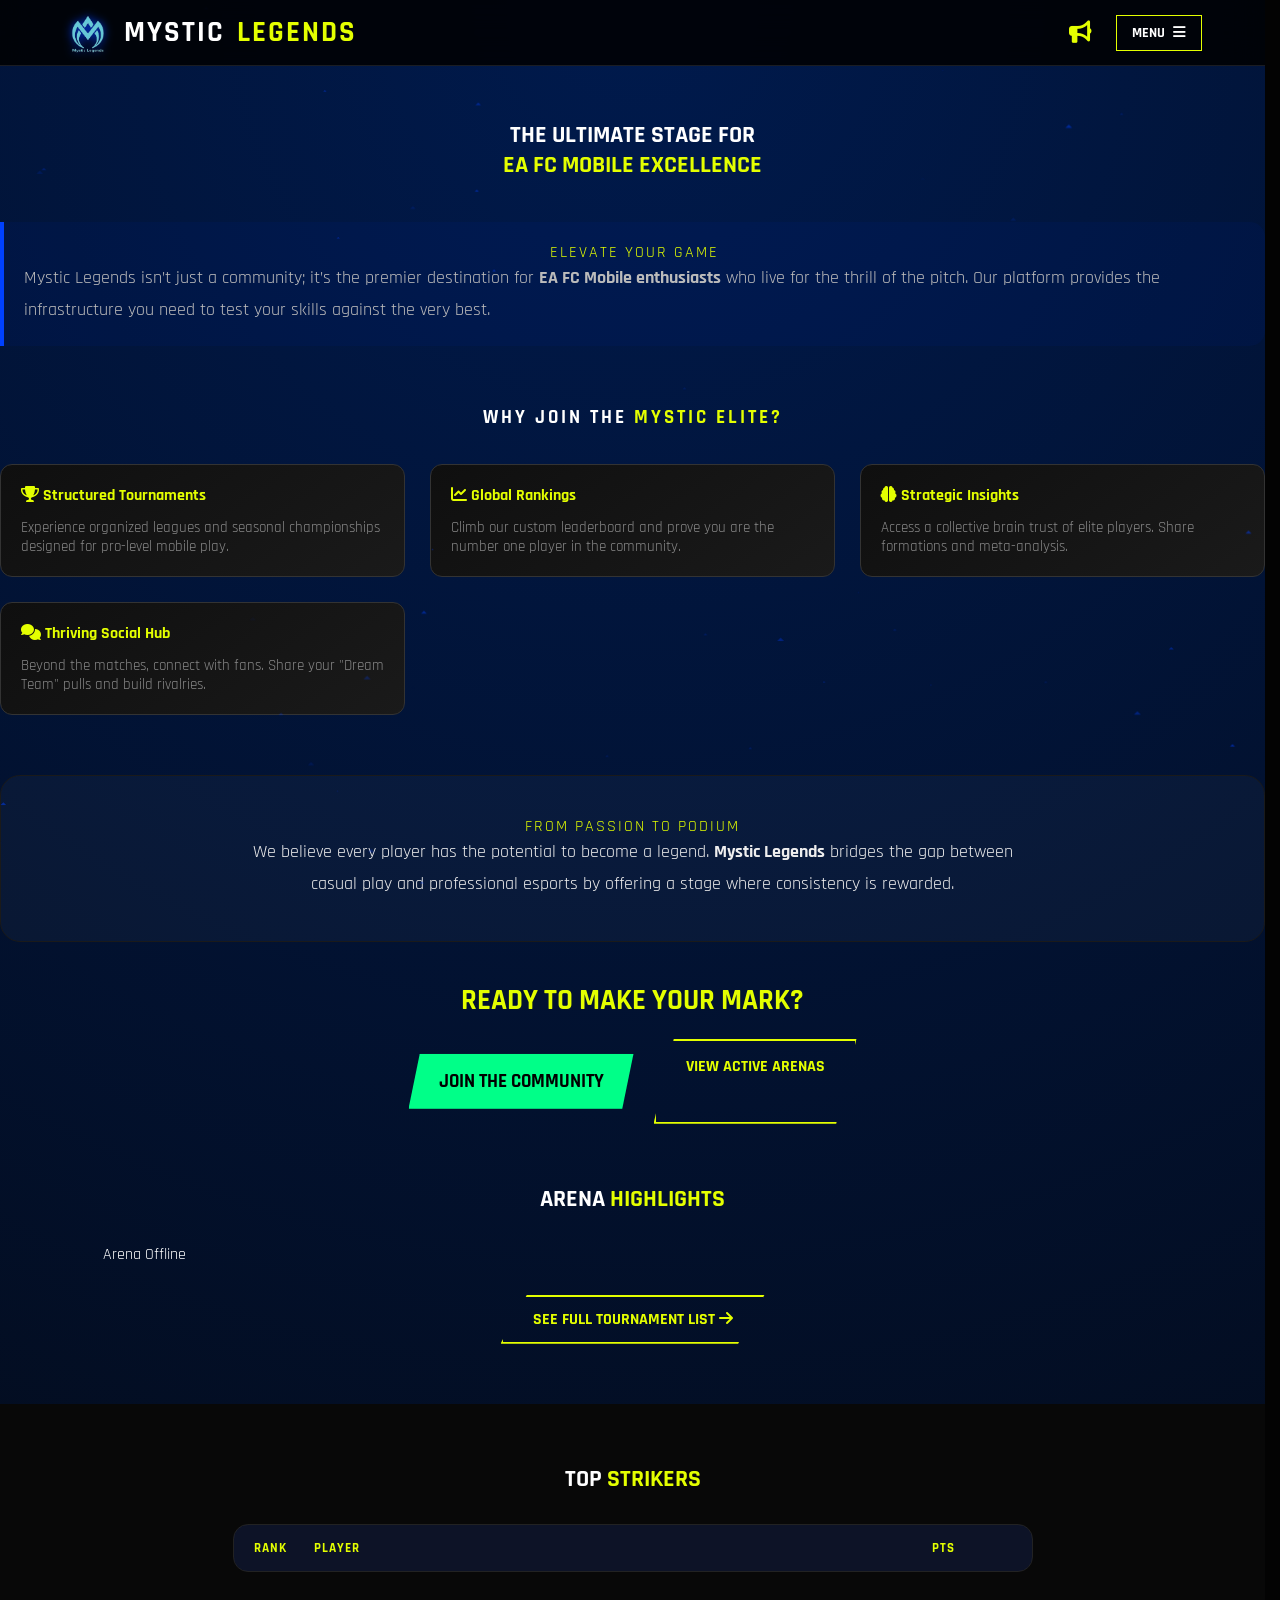
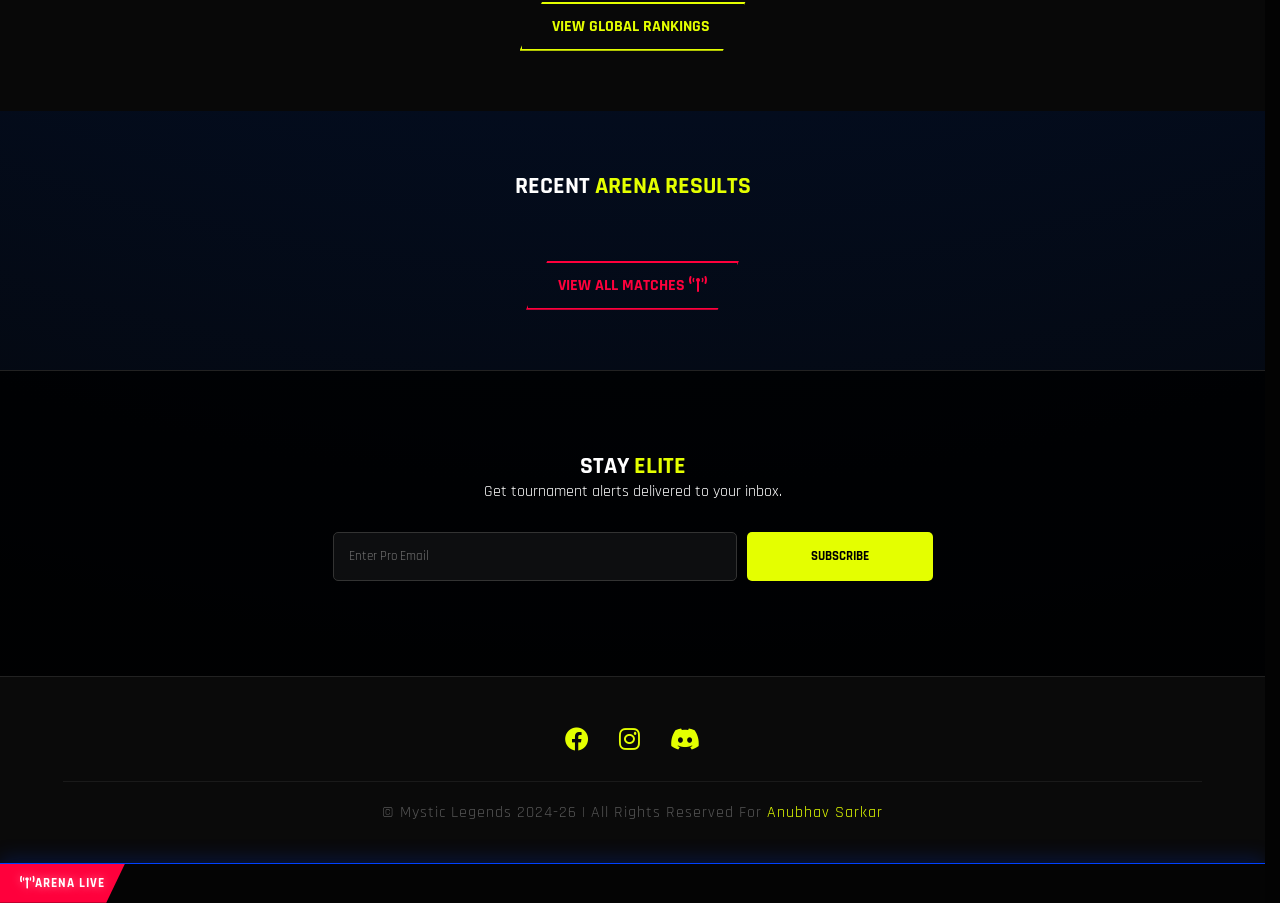
==== commit 77ace8d3: "Update index.html" ====
--- a/index.html
+++ b/index.html
@@ -147,6 +147,17 @@
             <a href="livescores.html" class="view-all-btn" style="border-color:#ff003c; color:#ff003c;">VIEW ALL MATCHES <i class="fa-solid fa-tower-broadcast"></i></a>
         </div>
     </section>
+    <!-- PREMIUM BROADCAST TICKER -->
+<div class="broadcast-ticker">
+    <div class="ticker-label">
+        <i class="fa-solid fa-tower-broadcast"></i> ARENA LIVE
+    </div>
+    <div class="ticker-wrap">
+        <div class="ticker-content" id="dynamicTicker">
+            Connecting to Mystic Legends Live Feed... Synchronizing Arena Data...
+        </div>
+    </div>
+</div>
 
     <!-- NEWSLETTER -->
     <section class="newsletter-sec" data-aos="fade-in">
@@ -357,6 +368,42 @@
 }
 
 triggerLightning();
+        async function updateTicker() {
+    const ticker = document.getElementById('dynamicTicker');
+    try {
+        // 1. Fetch Results & Announcements
+        const [resMatch, resAnn] = await Promise.all([
+            fetch('https://ml-server-uw6r.onrender.com/api/arena-results').then(r => r.json()),
+            fetch('https://ml-server-uw6r.onrender.com/api/announcement').then(r => r.json())
+        ]);
+
+        let tickerText = "";
+
+        // 2. Add Recent Results to Ticker
+        const recentMatches = resMatch.filter(m => m.s1 !== "-").slice(0, 5);
+        recentMatches.forEach(m => {
+            tickerText += ` <span>[RESULT] <b>${m.p1}</b> ${m.s1}:${m.s2} <b>${m.p2}</b> IN ${m.tournamentTitle} </span> • `;
+        });
+
+        // 3. Add Latest Announcement to Ticker
+        if(resAnn.length > 0) {
+            tickerText += ` <span>[NEWS] ${resAnn[0].message} </span> • `;
+        }
+
+        // 4. Fallback if empty
+        if(!tickerText) tickerText = "WELCOME TO MYSTIC LEGENDS ARENA • JOIN THE COMMUNITY FOR DAILY TOURNAMENTS • ";
+
+        // Repeat text to ensure a continuous loop
+        ticker.innerHTML = tickerText + tickerText;
+
+    } catch (e) {
+        ticker.innerHTML = "LIVE FEED OFFLINE... RECONNECTING TO MYSTIC SERVERS...";
+    }
+}
+
+// Update ticker every 2 minutes to get fresh results
+setInterval(updateTicker, 120000);
+window.addEventListener('DOMContentLoaded', updateTicker);
     </script>
 </body>
 </html>
--- a/style.css
+++ b/style.css
@@ -481,40 +481,48 @@
 
 /* --- FIXED ANNOUNCEMENT MODAL --- */
 .ann-overlay {
-    position: fixed !important; /* Stays locked to viewport */
-    top: 0 !important;
-    left: 0 !important;
-    width: 100% !important;
-    height: 100% !important;
-    background: rgba(0, 0, 0, 0.85); /* Dim the background */
-    backdrop-filter: blur(10px); /* Premium blur effect */
-    display: none; /* JS will change this to 'flex' */
+    position: fixed !important;
+    top: 0;
+    left: 0;
+    width: 100%;
+    height: 100%;
+    background: rgba(0, 0, 0, 0.8);
+    backdrop-filter: blur(8px);
+    z-index: 999999 !important;
+    display: none; /* JS triggers flex */
     
-    /* Centering Logic */
+    /* ALIGN TO TOP */
+    display: none; 
+    flex-direction: column;
     align-items: center; 
-    justify-content: center; 
+    justify-content: flex-start; /* Moves box to top */
     
-    z-index: 99999 !important; /* Must be higher than lightning/canvas */
+    /* ADD PADDING TO AVOID HEADER */
+    padding: 80px 20px 20px 20px; 
 }
 
 .ann-modal {
     background: #0a0a0a;
     border: 1px solid var(--accent-blue);
-    width: 90%; /* Responsive width */
-    max-width: 420px; /* PC width limit */
+    width: 100%;
+    max-width: 400px;
     
-    /* HEIGHT FIX: Prevents it from going to the bottom */
-    max-height: 70vh; 
+    /* HEIGHT LOGIC */
+    height: auto !important; /* Only as tall as messages */
+    max-height: 60vh; /* Stops it from reaching the bottom */
     
     display: flex;
     flex-direction: column;
-    border-radius: 15px;
-    box-shadow: 0 0 40px rgba(0, 65, 255, 0.4);
-    position: relative;
-    overflow: hidden; /* Clips the inner content */
+    border-radius: 12px;
+    box-shadow: 0 10px 40px rgba(0, 0, 0, 0.8);
+    overflow: hidden;
     
-    /* Entry Animation */
-    animation: modalReveal 0.4s cubic-bezier(0.175, 0.885, 0.32, 1.275);
+    /* Drop-down animation */
+    animation: slideFromTop 0.4s ease-out;
+}
+@keyframes slideFromTop {
+    from { transform: translateY(-30px); opacity: 0; }
+    to { transform: translateY(0); opacity: 1; }
 }
 
 @keyframes modalReveal {
@@ -674,4 +682,71 @@
 #esportsDust, .thunder-flash, .lightning-bolt-visual, body::after {
     pointer-events: none !important; /* Allows you to click "through" the animations */
 }
-
+/* --- BROADCAST TICKER STYLING --- */
+.broadcast-ticker {
+    position: fixed;
+    bottom: 0;
+    left: 0;
+    width: 100%;
+    height: 40px;
+    background: rgba(5, 5, 5, 0.95);
+    backdrop-filter: blur(10px);
+    border-top: 1px solid var(--accent-blue);
+    display: flex;
+    align-items: center;
+    z-index: 2000;
+    overflow: hidden;
+    box-shadow: 0 -5px 20px rgba(0, 65, 255, 0.2);
+}
+
+.ticker-label {
+    background: var(--live-red);
+    color: white;
+    padding: 0 20px;
+    height: 100%;
+    display: flex;
+    align-items: center;
+    font-weight: 800;
+    font-size: 0.8rem;
+    letter-spacing: 1px;
+    clip-path: polygon(0 0, 100% 0, 85% 100%, 0 100%);
+    z-index: 2;
+    white-space: nowrap;
+    text-shadow: 0 0 10px rgba(255, 255, 255, 0.5);
+}
+
+.ticker-wrap {
+    flex: 1;
+    overflow: hidden;
+    white-space: nowrap;
+}
+
+.ticker-content {
+    display: inline-block;
+    padding-left: 100%;
+    font-weight: 600;
+    font-size: 0.9rem;
+    color: var(--accent-yellow);
+    text-transform: uppercase;
+    animation: ticker-scroll 25s linear infinite;
+}
+
+.ticker-content span {
+    margin-right: 50px;
+    color: white;
+}
+
+.ticker-content b {
+    color: var(--accent-yellow);
+}
+
+@keyframes ticker-scroll {
+    0% { transform: translateX(0); }
+    100% { transform: translateX(-100%); }
+}
+
+/* Adjust Footer so ticker doesn't hide copyright */
+footer {
+    padding-bottom: 80px !important;
+}
+
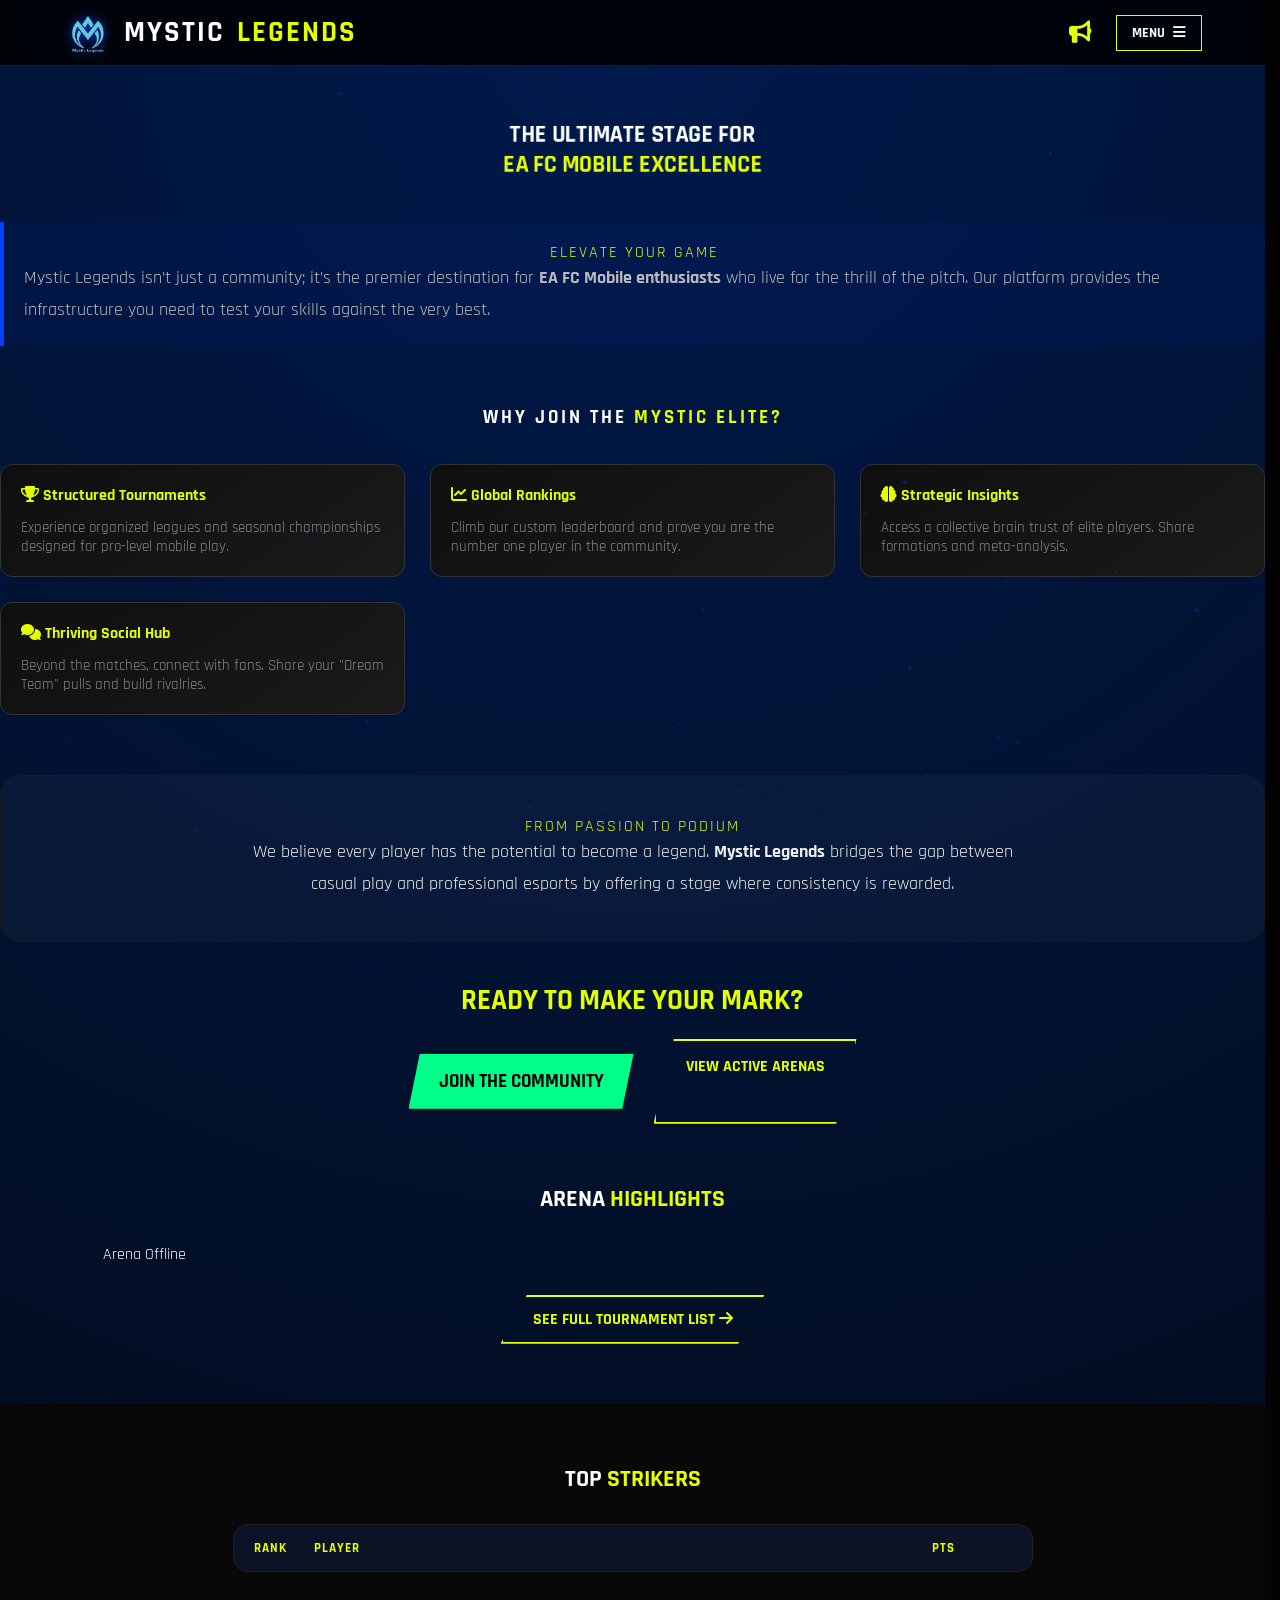
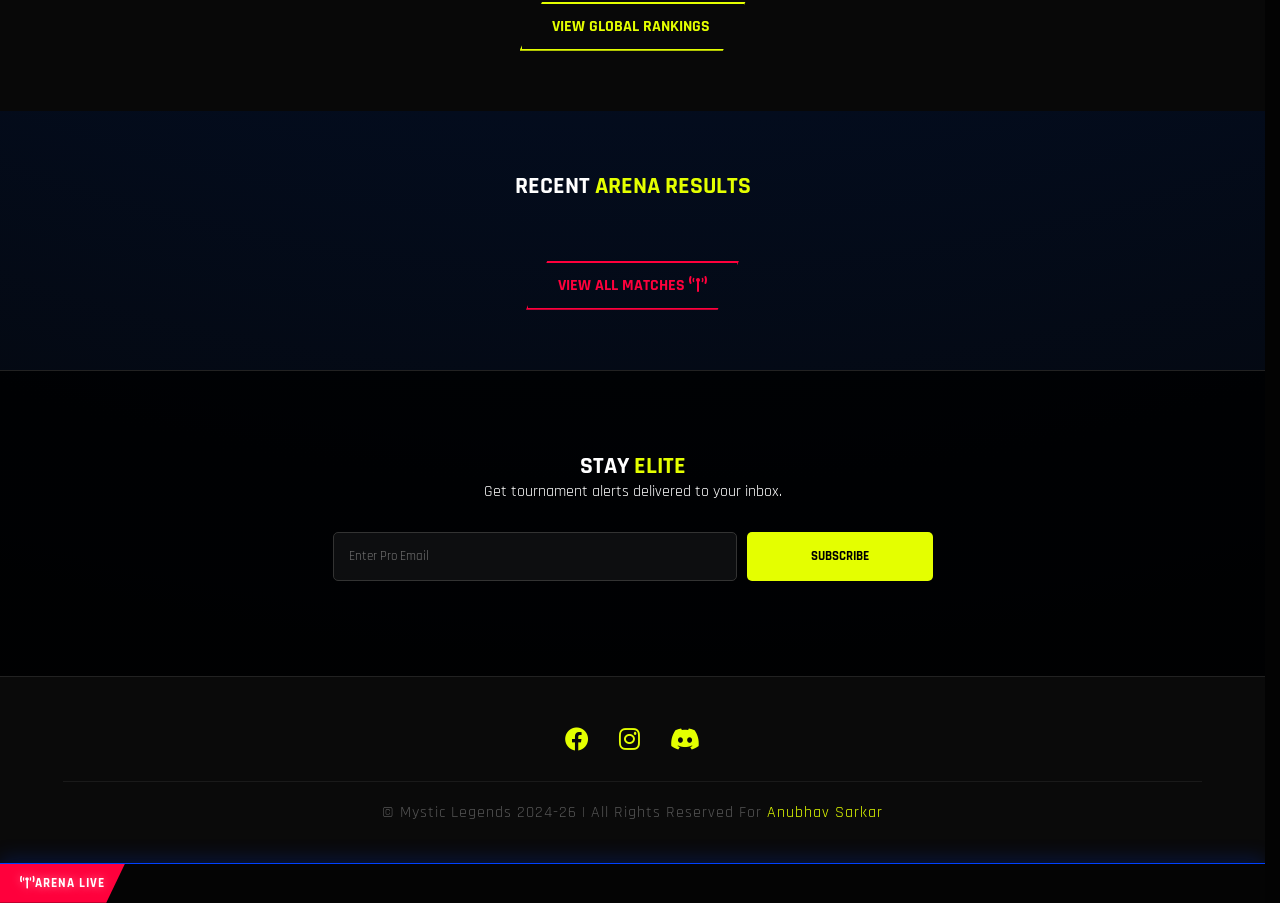
==== commit bba77986: "Update index.html" ====
--- a/index.html
+++ b/index.html
@@ -148,6 +148,7 @@
         </div>
     </section>
     <!-- PREMIUM BROADCAST TICKER -->
+    <section>
 <div class="broadcast-ticker">
     <div class="ticker-label">
         <i class="fa-solid fa-tower-broadcast"></i> ARENA LIVE
@@ -158,6 +159,7 @@
         </div>
     </div>
 </div>
+    </section>
 
     <!-- NEWSLETTER -->
     <section class="newsletter-sec" data-aos="fade-in">
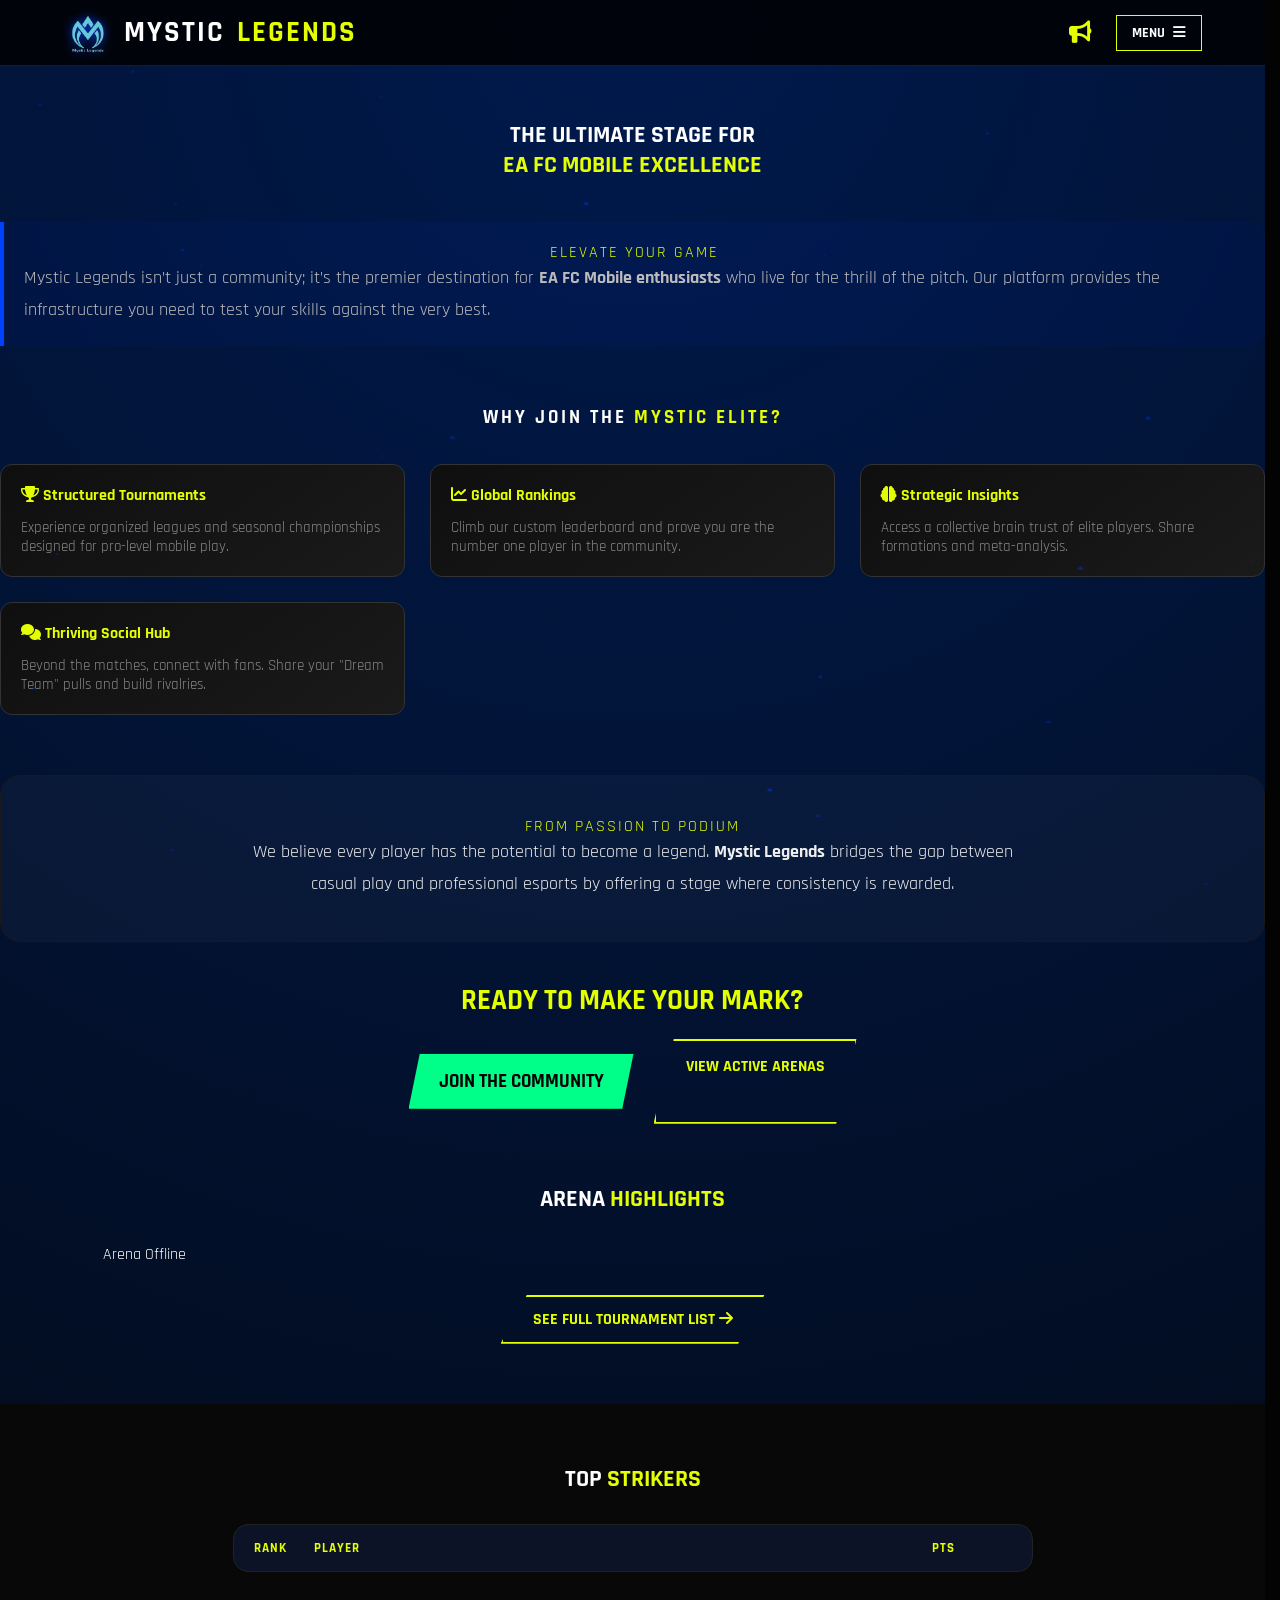
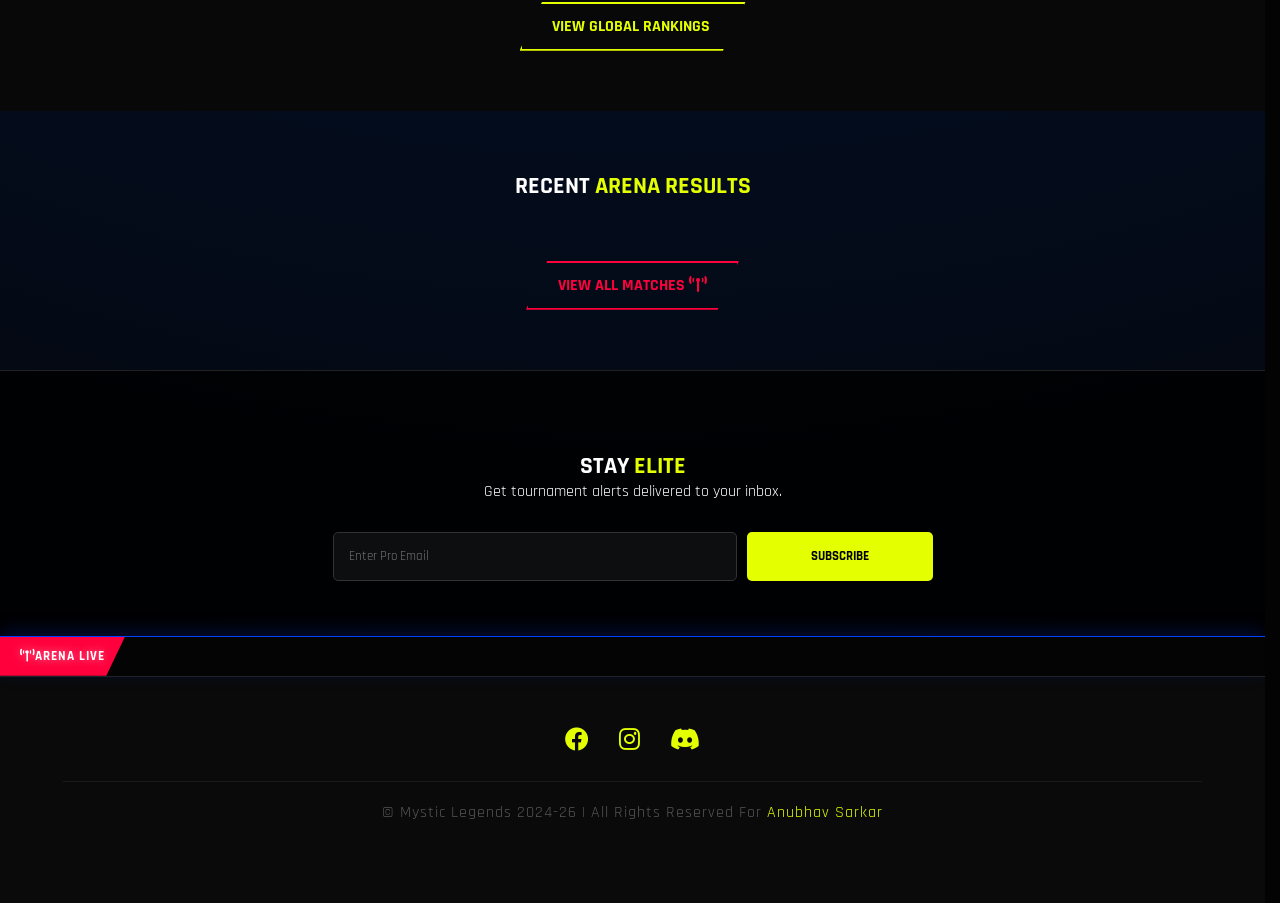
==== commit 0da1da43: "Update index.html" ====
--- a/index.html
+++ b/index.html
@@ -148,8 +148,13 @@
         </div>
     </section>
     <!-- PREMIUM BROADCAST TICKER -->
-    <section>
-<div class="broadcast-ticker">
+
+
+    
+
+    <!-- NEWSLETTER -->
+    <section class="newsletter-sec" data-aos="fade-in">
+        <div class="broadcast-ticker">
     <div class="ticker-label">
         <i class="fa-solid fa-tower-broadcast"></i> ARENA LIVE
     </div>
@@ -158,11 +163,7 @@
             Connecting to Mystic Legends Live Feed... Synchronizing Arena Data...
         </div>
     </div>
-</div>
-    </section>
-
-    <!-- NEWSLETTER -->
-    <section class="newsletter-sec" data-aos="fade-in">
+        </div>
         <div class="news-content">
             <h2>STAY <span style="color:var(--accent-yellow)">ELITE</span></h2>
             <p>Get tournament alerts delivered to your inbox.</p>
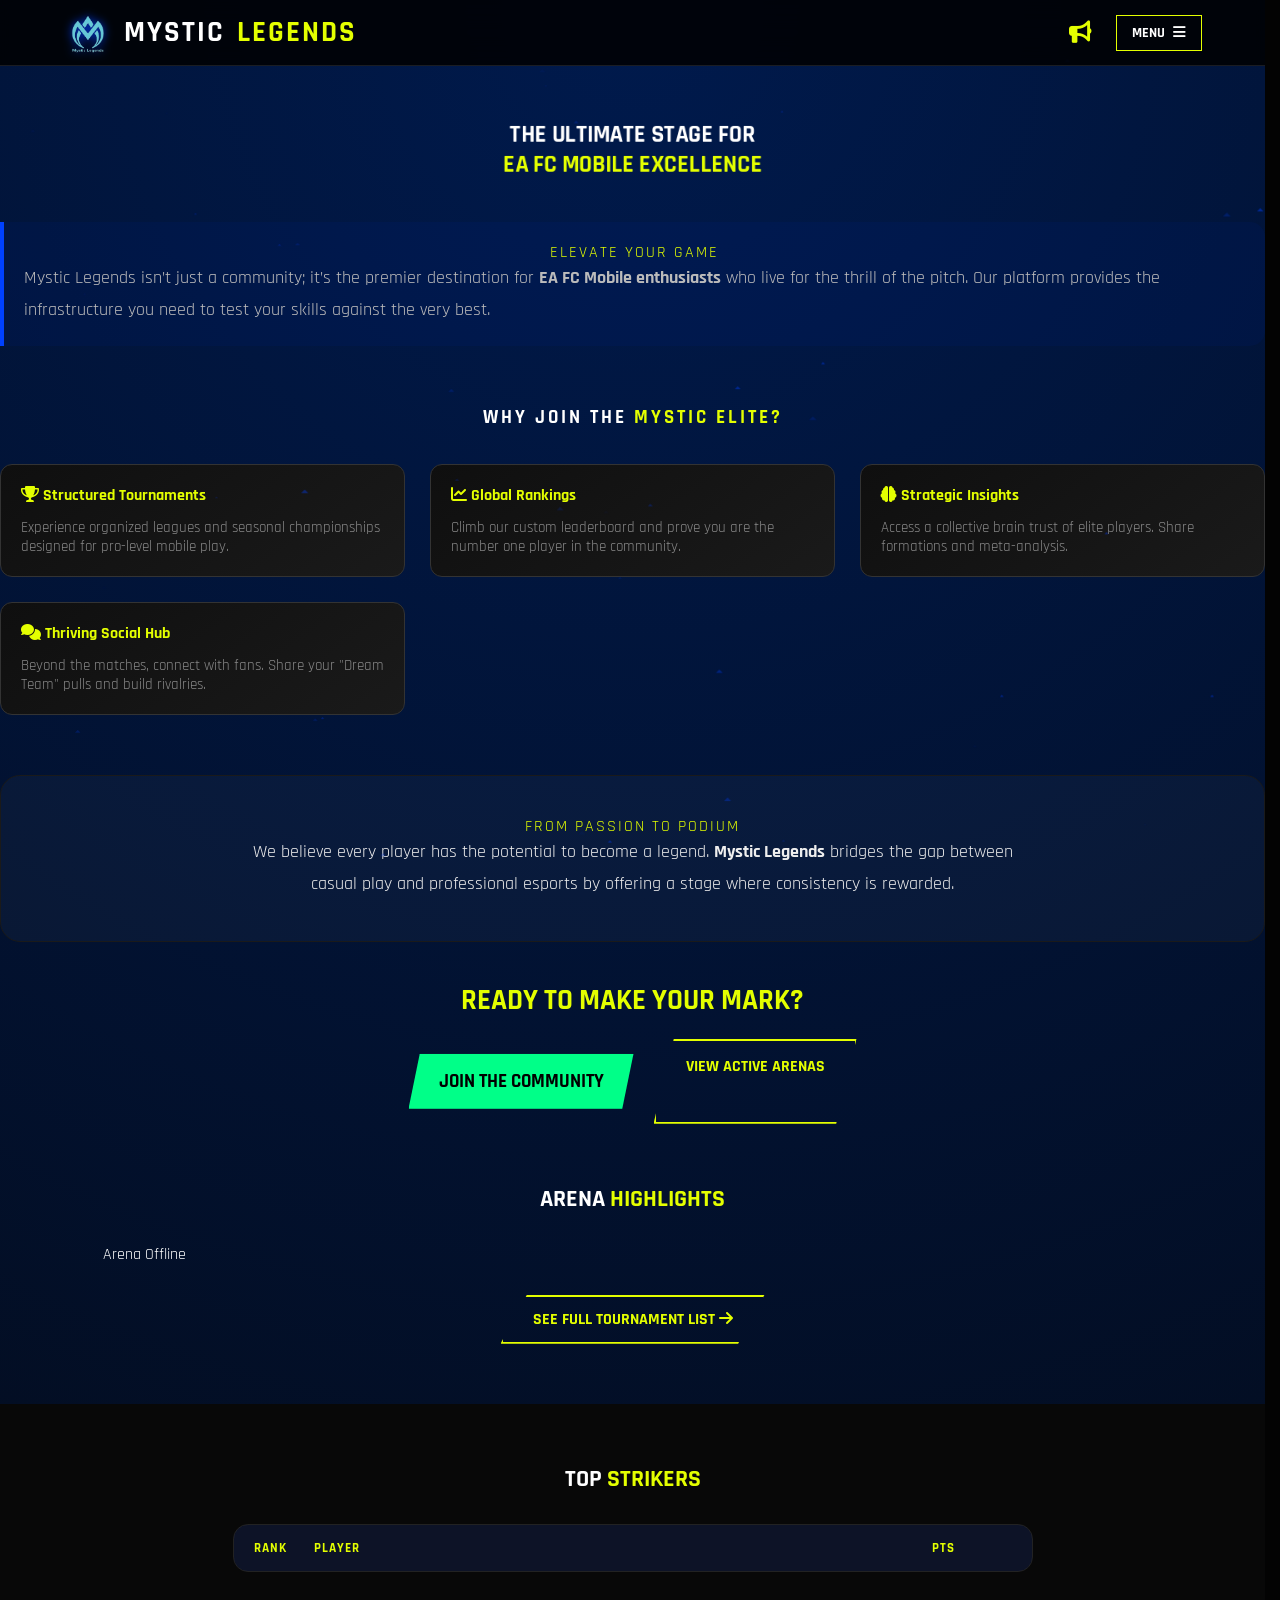
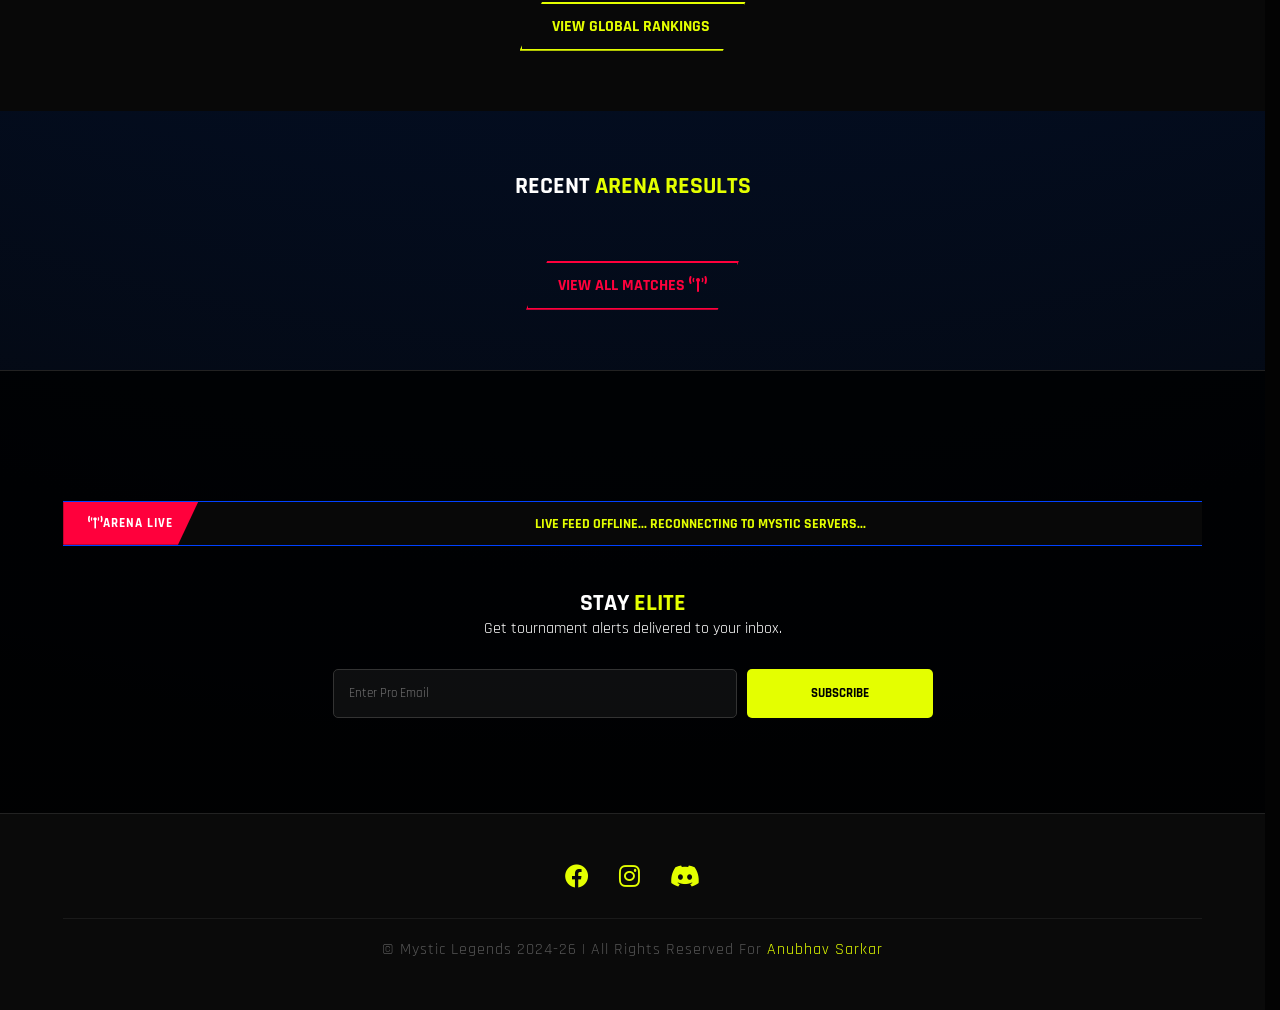
==== commit 03e4c253: "Update index.html" ====
--- a/index.html
+++ b/index.html
@@ -164,6 +164,8 @@
         </div>
     </div>
         </div>
+        <br>
+        <br>
         <div class="news-content">
             <h2>STAY <span style="color:var(--accent-yellow)">ELITE</span></h2>
             <p>Get tournament alerts delivered to your inbox.</p>
--- a/style.css
+++ b/style.css
@@ -683,26 +683,27 @@
     pointer-events: none !important; /* Allows you to click "through" the animations */
 }
 /* --- BROADCAST TICKER STYLING --- */
+/* --- UPDATED: SECTION-BASED BROADCAST TICKER --- */
 .broadcast-ticker {
-    position: fixed;
-    bottom: 0;
-    left: 0;
+    position: relative; /* CHANGED: Now moves with the page */
     width: 100%;
-    height: 40px;
-    background: rgba(5, 5, 5, 0.95);
+    height: 45px; /* Slightly taller for better visibility */
+    background: rgba(10, 10, 10, 0.8);
     backdrop-filter: blur(10px);
     border-top: 1px solid var(--accent-blue);
-    display: flex;
-    align-items: center;
-    z-index: 2000;
+    border-bottom: 1px solid var(--accent-blue);
+    display: flex;
+    align-items: center;
+    z-index: 10;
     overflow: hidden;
-    box-shadow: 0 -5px 20px rgba(0, 65, 255, 0.2);
+    margin-top: 50px; /* Gap from the section above */
+    margin-bottom: 0; /* Sits tight against the newsletter */
 }
 
 .ticker-label {
     background: var(--live-red);
     color: white;
-    padding: 0 20px;
+    padding: 0 25px;
     height: 100%;
     display: flex;
     align-items: center;
@@ -712,32 +713,26 @@
     clip-path: polygon(0 0, 100% 0, 85% 100%, 0 100%);
     z-index: 2;
     white-space: nowrap;
-    text-shadow: 0 0 10px rgba(255, 255, 255, 0.5);
 }
 
 .ticker-wrap {
     flex: 1;
     overflow: hidden;
-    white-space: nowrap;
 }
 
 .ticker-content {
     display: inline-block;
-    padding-left: 100%;
-    font-weight: 600;
+    white-space: nowrap;
+    font-weight: 700;
     font-size: 0.9rem;
     color: var(--accent-yellow);
     text-transform: uppercase;
-    animation: ticker-scroll 25s linear infinite;
+    animation: ticker-scroll 30s linear infinite;
 }
 
 .ticker-content span {
-    margin-right: 50px;
+    margin-right: 60px;
     color: white;
-}
-
-.ticker-content b {
-    color: var(--accent-yellow);
 }
 
 @keyframes ticker-scroll {
@@ -745,8 +740,7 @@
     100% { transform: translateX(-100%); }
 }
 
-/* Adjust Footer so ticker doesn't hide copyright */
+/* REMOVE the footer padding fix we added earlier */
 footer {
-    padding-bottom: 80px !important;
-}
-
+    padding-bottom: 50px !important;
+}
